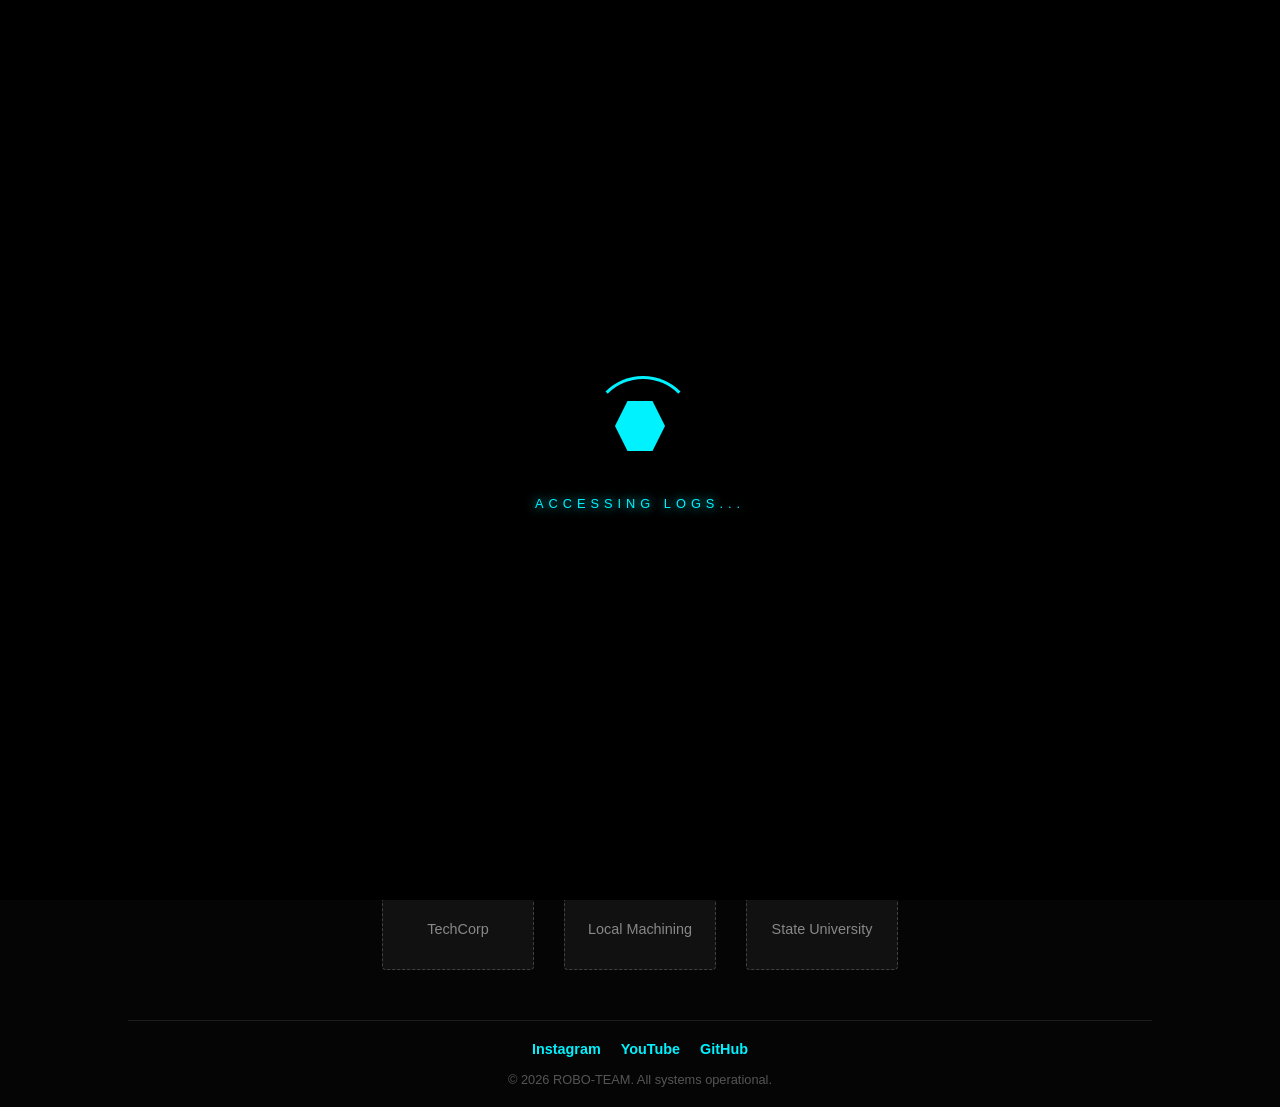
==== comp.html @ 7cc18b97 "modified:   README.md 	modified:   comp.html 	modified:   docs.html 	modified:   docs/2024-2025_robo" ====
<!DOCTYPE html>
<html lang="en">
<head>
    <meta charset="UTF-8">
    <meta name="viewport" content="width=device-width, initial-scale=1.0">
    <title>Competitions | 2026 Season</title>
    <link rel="stylesheet" href="style.css">
</head>
<body>

    <div id="loader-wrapper">
        <div class="loader">
            <div class="hex-orbit"></div>
            <div class="hex-center"></div>
        </div>
        <p>ACCESSING LOGS...</p>
    </div>

    <main id="content" class="hidden">
        <nav>
            <div class="logo">ROBO-TEAM</div>
            <ul>
                <li><a href="index.html">Home</a></li>
                <li><a href="robot.html">The Robot</a></li>
                <li><a href="comp.html" class="active">Competitions</a></li>
                <li><a href="index.html#team">Team</a></li>
                <li><a href="docs.html">documents</a></li>
            </ul>
        </nav>

        <section class="comp-hero">
            <h1>The <span>2026</span> Mission</h1>
            <p>Tracking our journey from the workshop to the world stage.</p>
        </section>

        <section class="timeline-container">
            <div class="timeline-item">
                <div class="timeline-date">MARCH 12-14</div>
                <div class="timeline-content">
                    <h3>District Qualifier</h3>
                    <p><strong>Location:</strong> Shelbyville, IN</p>
                    <p>Ranked #4. Awarded the "Innovation in Control" trophy for our auto-align system.</p>
                    <span class="status-tag completed">Completed</span>
                </div>
            </div>

            <div class="timeline-item">
                <div class="timeline-date">APRIL 02-05</div>
                <div class="timeline-content">
                    <h3>State Championship</h3>
                    <p><strong>Location:</strong> Indianapolis, IN</p>
                    <p>Currently optimizing drivetrain code and intake speed for this event.</p>
                    <span class="status-tag upcoming">Upcoming</span>
                </div>
            </div>

            <div class="timeline-item">
                <div class="timeline-date">MAY 20-23</div>
                <div class="timeline-content">
                    <h3>World Championship</h3>
                    <p><strong>Location:</strong> Houston, TX</p>
                    <p>Pending qualification.</p>
                    <span class="status-tag pending">Pending</span>
                </div>
            </div>
        </section>
    </main>

    <script src="script.js"></script>
<footer>
        <div class="footer-container">
            <div class="sponsors">
                <h3>Our Platinum Sponsors</h3>
                <div class="sponsor-logos">
                    <div class="logo-box">TechCorp</div>
                    <div class="logo-box">Local Machining</div>
                    <div class="logo-box">State University</div>
                </div>
            </div>

            <div class="footer-bottom">
                <div class="social-links">
                    <a href="#">Instagram</a>
                    <a href="#">YouTube</a>
                    <a href="#">GitHub</a>
                </div>
                <p>&copy; 2026 ROBO-TEAM. All systems operational.</p>
            </div>
        </div>
    </footer>
</body>
</html>
---- style.css ----
:root {
    --primary-color: #00f2ff; /* Cyber blue */
    --bg-dark: #0d0d0d;
    --text-light: #e0e0e0;
}

body {
    margin: 0;
    padding: 0;
    font-family: 'Segoe UI', Roboto, sans-serif;
    background-color: var(--bg-dark);
    color: var(--text-light);
    overflow: hidden; /* Prevents scrolling while loading */
}

/* --- LOADER STYLES --- */
#loader-wrapper {
    position: fixed;
    top: 0;
    left: 0;
    width: 100%;
    height: 100vh;
    background: #000;
    display: flex;
    flex-direction: column;
    justify-content: center;
    align-items: center;
    z-index: 9999;
    transition: opacity 0.8s ease;
}

.loader {
    position: relative;
    width: 100px;
    height: 100px;
}

/* The rotating "orbit" */
.hex-orbit {
    width: 100%;
    height: 100%;
    border: 3px solid transparent;
    border-top: 3px solid var(--primary-color);
    border-radius: 50%;
    animation: rotate 1.5s linear infinite;
}

/* The pulsing center piece */
.hex-center {
    position: absolute;
    top: 25%;
    left: 25%;
    width: 50%;
    height: 50%;
    background: var(--primary-color);
    clip-path: polygon(25% 0%, 75% 0%, 100% 50%, 75% 100%, 25% 100%, 0% 50%);
    animation: pulse 1s ease-in-out infinite alternate;
}

#loader-wrapper p {
    margin-top: 20px;
    letter-spacing: 5px;
    font-size: 0.8rem;
    color: var(--primary-color);
    text-shadow: 0 0 10px var(--primary-color);
}

@keyframes rotate {
    from { transform: rotate(0deg); }
    to { transform: rotate(360deg); }
}

@keyframes pulse {
    from { transform: scale(0.8); opacity: 0.5; }
    to { transform: scale(1.2); opacity: 1; }
}

/* --- CONTENT STYLES --- */
.hidden {
    opacity: 0;
    transform: translateY(20px);
}

#content {
    transition: all 1s ease;
    padding: 2rem;
}

nav {
    display: flex;
    justify-content: space-between;
    align-items: center;
}

ul { display: flex; list-style: none; gap: 2rem; }
a { color: white; text-decoration: none; font-weight: bold; }
span { color: var(--primary-color); }

.hero {
    height: 70vh;
    display: flex;
    flex-direction: column;
    justify-content: center;
    align-items: center;
    text-align: center;
}

.hero h1 { font-size: 3.5rem; }

.cta-btn {
    padding: 1rem 2rem;
    background: transparent;
    border: 2px solid var(--primary-color);
    color: var(--primary-color);
    cursor: pointer;
    font-weight: bold;
    transition: 0.3s;
}

.cta-btn:hover {
    background: var(--primary-color);
    color: black;
    box-shadow: 0 0 20px var(--primary-color);
}
/* --- TEAM SECTION --- */
.team-section {
    padding: 80px 10%;
    background: linear-gradient(to bottom, #0d0d0d, #1a1a1a);
}

.section-header {
    display: flex;
    align-items: center;
    gap: 20px;
    margin-bottom: 50px;
}

.section-header h2 {
    font-size: 2rem;
    white-space: nowrap;
}

.section-header .line {
    height: 1px;
    width: 100%;
    background: rgba(0, 242, 255, 0.3);
}

.team-grid {
    display: grid;
    grid-template-columns: repeat(auto-fit, minmax(280px, 1fr));
    gap: 30px;
}

.member-card {
    background: rgba(255, 255, 255, 0.05);
    border: 1px solid rgba(255, 255, 255, 0.1);
    border-radius: 10px;
    overflow: hidden;
    transition: 0.4s ease;
    position: relative;
}

.member-card:hover {
    transform: translateY(-10px);
    border-color: var(--primary-color);
    box-shadow: 0 10px 30px rgba(0, 242, 255, 0.1);
}

.member-image {
    width: 100%;
    height: 250px;
    overflow: hidden;
    background: #222;
}

.member-image img {
    width: 100%;
    height: 100%;
    object-fit: cover;
    filter: grayscale(100%);
    transition: 0.5s;
}

.member-card:hover img {
    filter: grayscale(0%);
    scale: 1.1;
}

.member-info {
    padding: 20px;
}

.member-info h3 {
    margin: 0;
    font-size: 1.4rem;
    color: var(--primary-color);
}

.member-info .role {
    font-size: 0.9rem;
    font-weight: bold;
    color: #888;
    margin: 5px 0 15px 0;
    text-transform: uppercase;
    letter-spacing: 1px;
}

.member-info .bio {
    font-size: 0.9rem;
    line-height: 1.6;
    color: #bbb;
}

/* Smooth Scrolling */
html {
    scroll-behavior: smooth;
}
/* --- ROBOT PAGE SPECIFIC --- */

.robot-hero {
    display: flex;
    align-items: center;
    justify-content: space-between;
    padding: 100px 10%;
    gap: 40px;
}

.robot-blueprint img {
    max-width: 100%;
    border: 1px solid var(--primary-color);
    box-shadow: 0 0 20px rgba(0, 242, 255, 0.2);
    border-radius: 8px;
}

/* Specs Table */
.specs-section {
    padding: 50px 10%;
}

.specs-container {
    background: rgba(255, 255, 255, 0.03);
    padding: 30px;
    border-left: 4px solid var(--primary-color);
}

.specs-table {
    width: 100%;
    border-collapse: collapse;
}

.specs-table td {
    padding: 15px;
    border-bottom: 1px solid rgba(255, 255, 255, 0.1);
}

.specs-table td:first-child {
    font-weight: bold;
    color: var(--primary-color);
    width: 30%;
    text-transform: uppercase;
    font-size: 0.8rem;
    letter-spacing: 1px;
}

/* Systems Cards */
.systems-grid {
    display: grid;
    grid-template-columns: repeat(auto-fit, minmax(300px, 1fr));
    gap: 20px;
    padding: 50px 10% 100px 10%;
}

.system-card {
    border: 1px solid rgba(255, 255, 255, 0.1);
    padding: 25px;
    background: #111;
    transition: 0.3s;
}

.system-card:hover {
    background: #161616;
    border-color: var(--primary-color);
}

.system-card h3 {
    color: var(--primary-color);
    margin-top: 0;
}

/* Active Nav Link */
.active {
    border-bottom: 2px solid var(--primary-color);
    padding-bottom: 5px;
}

/* Responsive Fix */
@media (max-width: 768px) {
    .robot-hero { flex-direction: column; text-align: center; }
}
/* --- DOCS PAGE --- */
.docs-hero {
    text-align: center;
    padding: 80px 10% 40px;
}

.docs-container {
    padding: 0 10% 100px;
}

.docs-grid {
    display: grid;
    grid-template-columns: repeat(auto-fill, minmax(300px, 1fr));
    gap: 20px;
}

.doc-card {
    background: rgba(255, 255, 255, 0.03);
    border: 1px solid rgba(0, 242, 255, 0.1);
    padding: 20px;
    display: flex;
    align-items: center;
    gap: 15px;
    transition: 0.3s;
    border-radius: 4px;
}

.doc-card:hover {
    background: rgba(0, 242, 255, 0.05);
    border-color: var(--primary-color);
    transform: scale(1.02);
}

.doc-icon {
    font-size: 2rem;
}

.doc-info h3 {
    margin: 0;
    font-size: 1rem;
    color: #fff;
    word-break: break-all;
}

.file-type {
    font-size: 0.7rem;
    color: var(--primary-color);
    font-weight: bold;
}

.download-link {
    margin-left: auto;
    font-size: 0.8rem;
    color: var(--primary-color);
    text-decoration: none;
    border: 1px solid var(--primary-color);
    padding: 5px 10px;
    transition: 0.3s;
}

.download-link:hover {
    background: var(--primary-color);
    color: #000;
}
/* --- SEARCH BAR STYLES --- */
.search-container {
    position: relative;
    max-width: 600px;
    margin: 30px auto 0;
}

#doc-search {
    width: 100%;
    padding: 15px 20px 15px 45px;
    background: rgba(255, 255, 255, 0.05);
    border: 1px solid rgba(0, 242, 255, 0.2);
    border-radius: 4px;
    color: white;
    font-size: 1rem;
    outline: none;
    transition: 0.3s;
}

#doc-search:focus {
    border-color: var(--primary-color);
    background: rgba(0, 242, 255, 0.05);
    box-shadow: 0 0 15px rgba(0, 242, 255, 0.2);
}

.search-icon {
    position: absolute;
    left: 15px;
    top: 50%;
    transform: translateY(-50%);
    color: var(--primary-color);
    opacity: 0.7;
}

.no-results {
    grid-column: 1 / -1;
    text-align: center;
    color: #888;
    padding: 40px;
    border: 1px dashed #333;
}
/* --- FOOTER & SPONSORS --- */
footer {
    background-color: #050505;
    border-top: 1px solid rgba(0, 242, 255, 0.2);
    padding: 60px 10% 20px 10%;
    margin-top: 50px;
    text-align: center;
}

.sponsors h3 {
    color: var(--text-light);
    font-size: 1.2rem;
    margin-bottom: 30px;
    text-transform: uppercase;
    letter-spacing: 2px;
}

.sponsor-logos {
    display: flex;
    justify-content: center;
    align-items: center;
    flex-wrap: wrap;
    gap: 30px;
    margin-bottom: 50px;
}

.logo-box {
    width: 150px;
    height: 80px;
    background: rgba(255, 255, 255, 0.05);
    border: 1px dashed rgba(255, 255, 255, 0.2);
    display: flex;
    justify-content: center;
    align-items: center;
    color: #888;
    font-size: 0.9rem;
    border-radius: 4px;
    transition: 0.3s;
}

.logo-box:hover {
    background: rgba(255, 255, 255, 0.1);
    border-color: var(--primary-color);
    color: var(--primary-color);
}

.footer-bottom {
    border-top: 1px solid rgba(255, 255, 255, 0.1);
    padding-top: 20px;
    display: flex;
    flex-direction: column;
    gap: 15px;
}

.social-links {
    display: flex;
    justify-content: center;
    gap: 20px;
}

.social-links a {
    color: var(--primary-color);
    text-decoration: none;
    font-size: 0.9rem;
    transition: 0.3s;
}

.social-links a:hover {
    color: #fff;
    text-shadow: 0 0 10px var(--primary-color);
}

.footer-bottom p {
    color: #555;
    font-size: 0.8rem;
    margin: 0;
}
.doc-info {
    display: flex;
    flex-direction: column;
    gap: 4px;
}

.doc-category {
    font-size: 0.65rem;
    text-transform: uppercase;
    letter-spacing: 1px;
    color: var(--primary-color);
    background: rgba(0, 242, 255, 0.1);
    padding: 2px 8px;
    border-radius: 2px;
    width: fit-content;
    margin-bottom: 4px;
}

.doc-meta {
    display: flex;
    gap: 15px;
    align-items: center;
}

.last-updated {
    font-size: 0.75rem;
    color: #666;
}
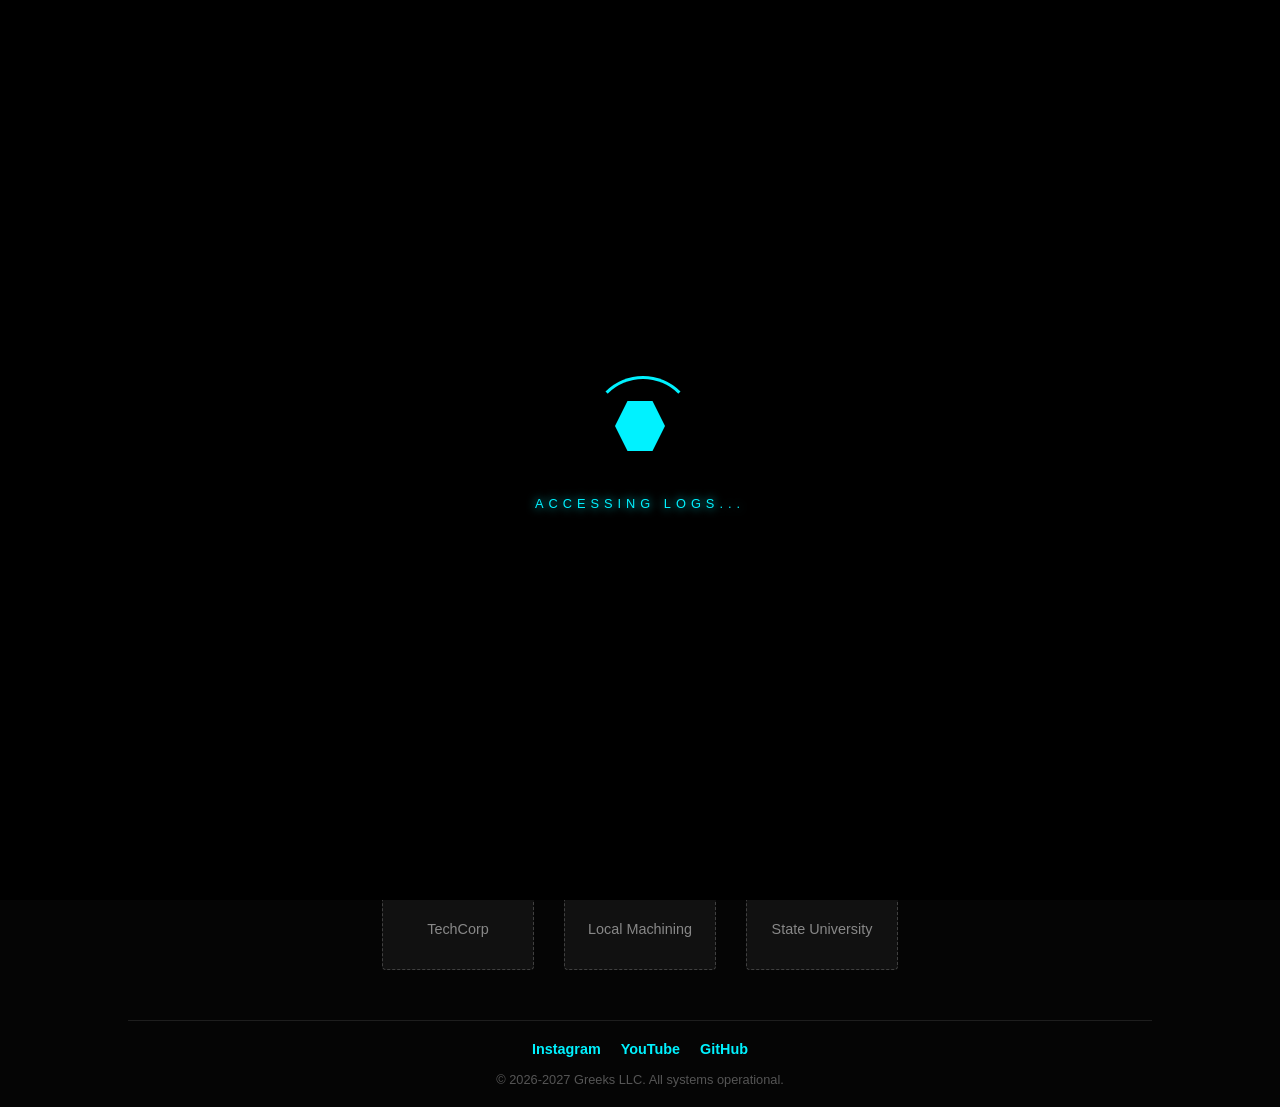
==== commit e6580865: "modified:   comp.html 	modified:   docs.html 	modified:   index.html 	modified:   robot.html" ====
--- a/comp.html
+++ b/comp.html
@@ -84,7 +84,7 @@
                     <a href="#">YouTube</a>
                     <a href="#">GitHub</a>
                 </div>
-                <p>&copy; 2026 ROBO-TEAM. All systems operational.</p>
+                <p>&copy; 2026-2027 Greeks LLC. All systems operational.</p>
             </div>
         </div>
     </footer>
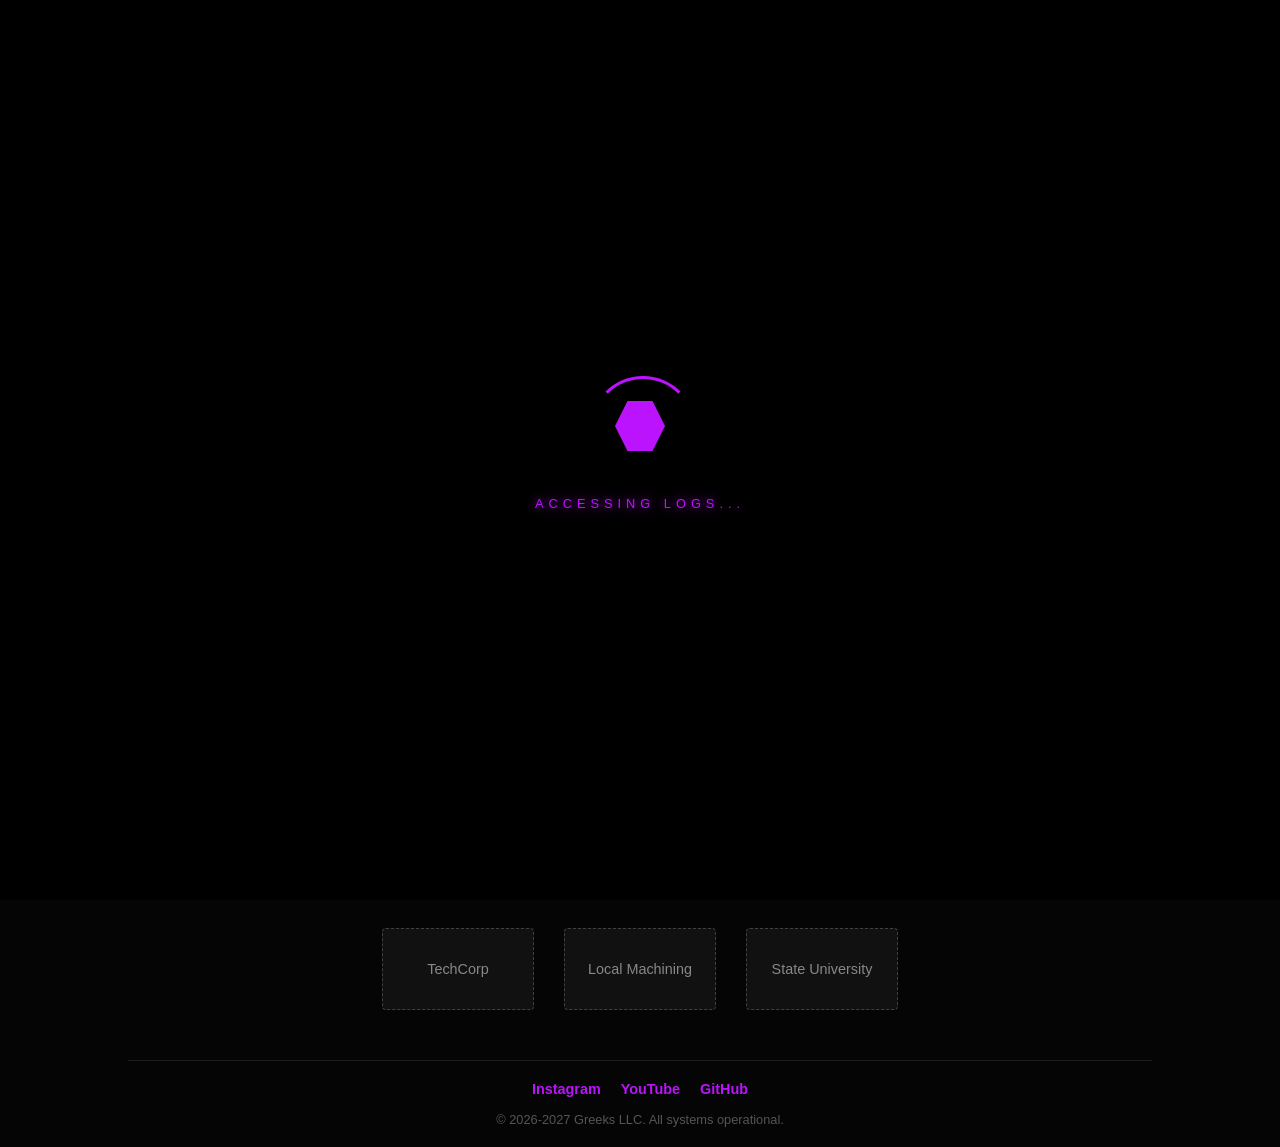
==== commit 9f5407aa: "modified:   comp.html 	modified:   docs.html 	modified:   docs/2025-2026_robot.doc 	modified:   inde" ====
--- a/comp.html
+++ b/comp.html
@@ -23,10 +23,10 @@
                 <li><a href="index.html">Home</a></li>
                 <li><a href="robot.html">The Robot</a></li>
                 <li><a href="comp.html" class="active">Competitions</a></li>
-                <li><a href="index.html#team">Team</a></li>
-                <li><a href="docs.html">documents</a></li>
+                <li><a href="docs.html">Documents</a></li>
+                <li><a href="season.html">Season</a></li>
             </ul>
-        </nav>
+        </nav> 
 
         <section class="comp-hero">
             <h1>The <span>2026</span> Mission</h1>
--- a/style.css
+++ b/style.css
@@ -1,6 +1,13 @@
 :root {
-    --primary-color: #00f2ff; /* Cyber blue */
+    /* --- THE MASTER ACCENT COLOR --- */
+    --primary-color:  #bc13fe; /* <--- CHANGE THIS HEX CODE */
+    
+    /* This creates a transparent version for glows/fades automatically */
+    --primary-glow: rgba(0, 242, 255, 0.2); 
+    
+    /* Backgrounds */
     --bg-dark: #0d0d0d;
+    --bg-card: rgba(255, 255, 255, 0.05);
     --text-light: #e0e0e0;
 }
 
@@ -507,4 +514,246 @@
 .last-updated {
     font-size: 0.75rem;
     color: #666;
+}
+/* --- MEDIA GALLERY --does not work-- --- */
+.gallery-section {
+    padding: 80px 10%;
+    background: #0d0d0d;
+}
+
+.gallery-grid {
+    display: grid;
+    grid-template-columns: repeat(auto-fill, minmax(250px, 1fr));
+    grid-auto-rows: 250px;
+    gap: 15px;
+}
+
+.gallery-item {
+    position: relative;
+    overflow: hidden;
+    border: 1px solid rgba(255, 255, 255, 0.1);
+    border-radius: 4px;
+    cursor: pointer;
+}
+
+.gallery-item img {
+    width: 100%;
+    height: 100%;
+    object-fit: cover;
+    transition: transform 0.5s ease, filter 0.5s ease;
+    filter: grayscale(40%) brightness(0.8);
+}
+
+.gallery-item:hover img {
+    transform: scale(1.1);
+    filter: grayscale(0%) brightness(1);
+}
+
+/* Hover Overlay */
+.gallery-overlay {
+    position: absolute;
+    bottom: -50px;
+    left: 0;
+    width: 100%;
+    background: linear-gradient(transparent, rgba(0, 242, 255, 0.5));
+    padding: 15px;
+    transition: 0.3s;
+    pointer-events: none;
+}
+
+.gallery-item:hover .gallery-overlay {
+    bottom: 0;
+}
+/* --- SEASON PAGE --- */
+.season-header {
+    text-align: center;
+    padding: 100px 10% 40px;
+}
+
+.season-subtitle {
+    color: #666;
+    text-transform: uppercase;
+    letter-spacing: 4px;
+    font-size: 0.8rem;
+    margin-top: 10px;
+}
+
+.stats-grid {
+    display: grid;
+    grid-template-columns: repeat(auto-fit, minmax(200px, 1fr));
+    gap: 20px;
+    padding: 0 10% 60px;
+}
+
+.stat-card {
+    background: rgba(255, 255, 255, 0.03);
+    border: 1px solid rgba(0, 242, 255, 0.1);
+    padding: 30px;
+    text-align: center;
+    border-radius: 8px;
+}
+
+.stat-value {
+    display: block;
+    font-size: 2.5rem;
+    font-weight: bold;
+    color: var(--primary-color);
+    text-shadow: 0 0 10px rgba(0, 242, 255, 0.3);
+}
+
+.stat-label {
+    color: #888;
+    font-size: 0.8rem;
+    text-transform: uppercase;
+}
+
+.season-content {
+    display: flex;
+    gap: 50px;
+    padding: 0 10% 100px;
+    align-items: center;
+}
+
+.mission-statement { flex: 1; }
+.mission-statement h2 { margin-bottom: 20px; }
+.mission-statement p { line-height: 1.8; color: #bbb; }
+
+.objective-list {
+    margin-top: 30px;
+    display: flex;
+    flex-direction: column;
+    gap: 10px;
+}
+
+.obj-item {
+    font-weight: bold;
+    color: var(--primary-color);
+    background: rgba(0, 242, 255, 0.05);
+    padding: 10px 15px;
+    border-radius: 4px;
+    width: fit-content;
+}
+
+.season-visual img {
+    width: 100%;
+    max-width: 500px;
+    border-radius: 10px;
+    border: 1px solid #333;
+}
+
+@media (max-width: 768px) {
+    .season-content { flex-direction: column; }
+}
+/* Remove standard underline from all links */
+/* Update these specific sections in your style.css */
+
+nav ul li a {
+    text-decoration: none;
+    color: #fff;
+    padding-bottom: 5px;
+    transition: 0.3s;
+    border-bottom: 2px solid transparent; 
+}
+
+/* The Active Link - Now uses the variable */
+.active {
+    color: var(--primary-color) !important;
+    border-bottom: 2px solid var(--primary-color) !important;
+    text-shadow: 0 0 10px var(--primary-glow); /* Using the glow variable here */
+}
+
+/* Update these specific sections in your style.css */
+
+nav ul li a {
+    text-decoration: none;
+    color: #fff;
+    padding-bottom: 5px;
+    transition: 0.3s;
+    border-bottom: 2px solid transparent; 
+}
+
+/* The Active Link - Now uses the variable */
+.active {
+    color: var(--primary-color) !important;
+    border-bottom: 2px solid var(--primary-color) !important;
+    text-shadow: 0 0 10px var(--primary-glow); /* Using the glow variable here */
+}
+/* Update these specific sections in your style.css */
+
+nav ul li a {
+    text-decoration: none;
+    color: #fff;
+    padding-bottom: 5px;
+    transition: 0.3s;
+    border-bottom: 2px solid transparent; 
+}
+
+/* The Active Link - Now uses the variable */
+.active {
+    color: var(--primary-color) !important;
+    border-bottom: 2px solid var(--primary-color) !important;
+    text-shadow: 0 0 10px var(--primary-glow); /* Using the glow variable here */
+}
+
+/* The Hover State - Now uses the variable */
+nav ul li a:hover {
+    color: var(--primary-color);
+    /* We use the glow variable for a subtle faded underline on hover */
+    border-bottom: 2px solid var(--primary-glow); 
+}
+
+/* --- POLISHED ANNOUNCEMENT BANNER --- */
+.announcement-banner {
+    background: rgba(0, 0, 0, 0.8); /* Semi-transparent black */
+    backdrop-filter: blur(10px); /* Blurs the content behind it (Modern UI feel) */
+    color: var(--primary-color);
+    text-align: center;
+    padding: 12px 20px;
+    font-size: 0.85rem;
+    font-family: 'Courier New', Courier, monospace; /* Tech/Code vibe */
+    font-weight: bold;
+    letter-spacing: 2px;
+    text-transform: uppercase;
+    border-bottom: 1px solid var(--primary-glow);
+    box-shadow: 0 4px 15px rgba(0, 0, 0, 0.5);
+    position: sticky;
+    top: 0;
+    z-index: 3000;
+    display: flex;
+    justify-content: center;
+    align-items: center;
+    gap: 15px;
+}
+
+/* A subtle "New Signal" pulse animation */
+.announcement-banner::before {
+    content: "";
+    width: 8px;
+    height: 8px;
+    background: var(--primary-color);
+    border-radius: 50%;
+    display: inline-block;
+    animation: pulse 2s infinite;
+}
+
+@keyframes pulse {
+    0% { box-shadow: 0 0 0 0px var(--primary-glow); }
+    70% { box-shadow: 0 0 0 10px rgba(0, 242, 255, 0); }
+    100% { box-shadow: 0 0 0 0px rgba(0, 242, 255, 0); }
+}
+
+.announcement-banner a {
+    color: var(--primary-color);
+    text-decoration: none;
+    transition: 0.3s;
+}
+
+.announcement-banner a:hover {
+    text-shadow: 0 0 10px var(--primary-color);
+    letter-spacing: 3px; /* Subtle expansion on hover */
+}
+
+/* Ensures the nav doesn't hide behind the banner */
+nav {
+    top: auto; /* Reset previous fix */
 }
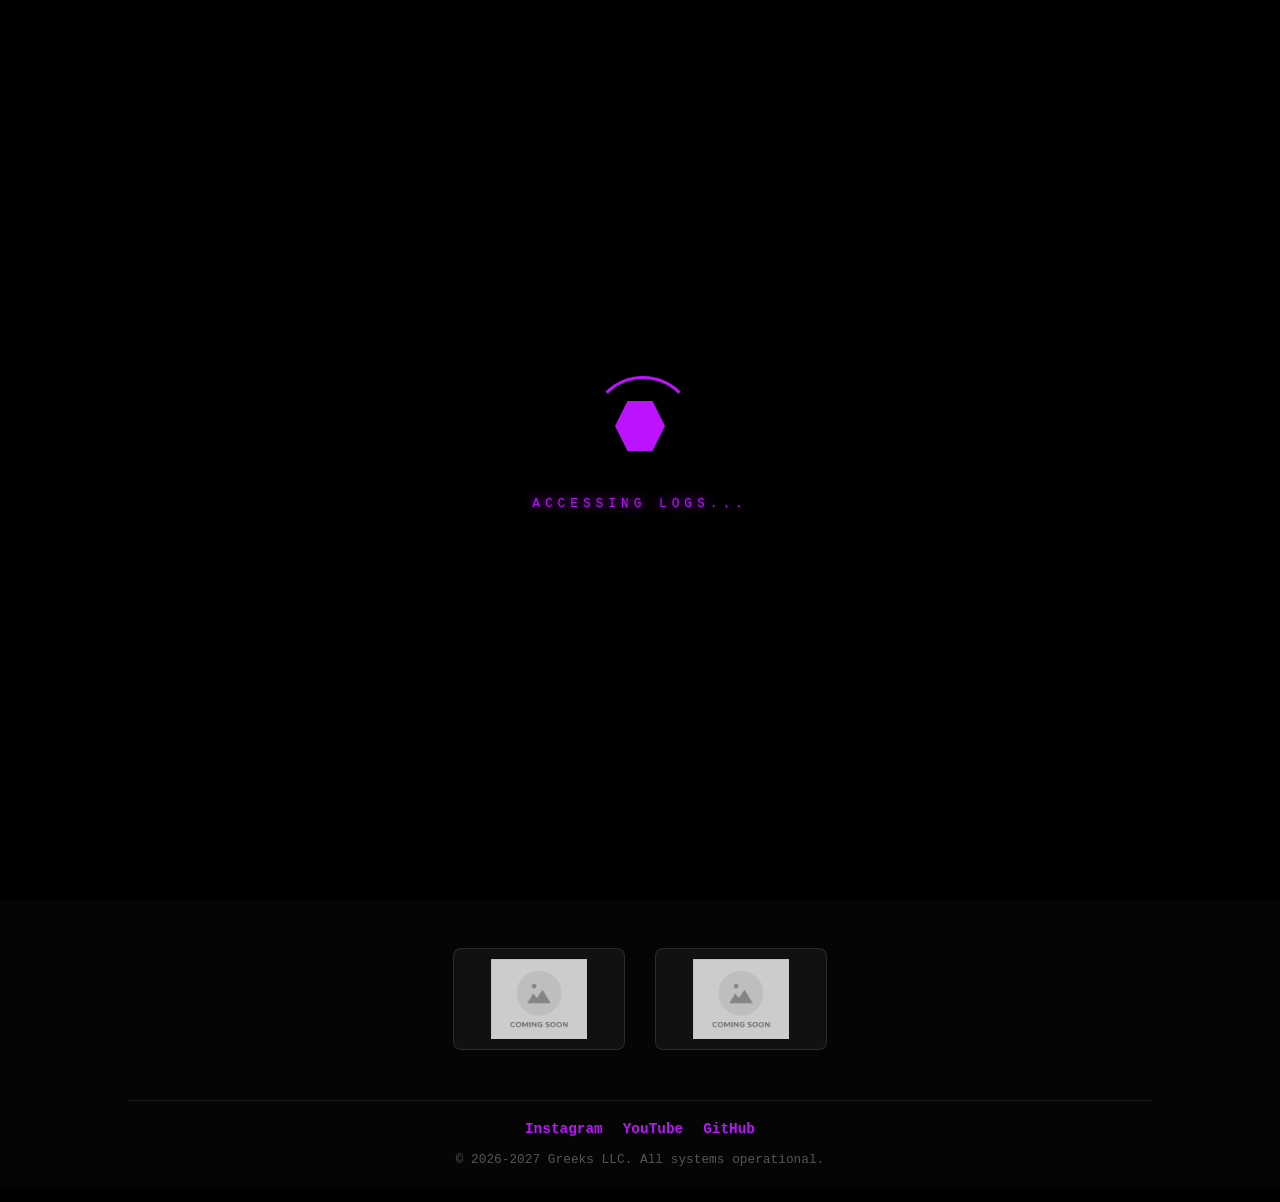
==== commit b28c0acd: "modified:   .vscode/settings.json 	renamed:    gallery/IMG_0361.jpeg -> acc/IMG_0361.jpeg 	modified:" ====
--- a/comp.html
+++ b/comp.html
@@ -69,24 +69,26 @@
     <script src="script.js"></script>
 <footer>
         <div class="footer-container">
-            <div class="sponsors">
-                <h3>Our Platinum Sponsors</h3>
-                <div class="sponsor-logos">
-                    <div class="logo-box">TechCorp</div>
-                    <div class="logo-box">Local Machining</div>
-                    <div class="logo-box">State University</div>
-                </div>
-            </div>
+            <div class="sponsor-logos">
+                <a href="https://sponsor-website.com" target="_blank" class="logo-box">
+                 <img src="docs/photos/Image_placeholder.png" alt="Sponsor Name">
+                </a>
+
+                 <a href="https://another-sponsor.com" target="_blank" class="logo-box">
+                     <img src="docs/photos/Image_placeholder.png" alt="Another Sponsor">
+                 </a>
+         </div>
 
             <div class="footer-bottom">
                 <div class="social-links">
                     <a href="#">Instagram</a>
                     <a href="#">YouTube</a>
-                    <a href="#">GitHub</a>
+                    <a href="https://github.com/Shelbyville-Robotics">GitHub</a>
                 </div>
                 <p>&copy; 2026-2027 Greeks LLC. All systems operational.</p>
             </div>
         </div>
     </footer>
 </body>
-</html>+</html>
+</div>
--- a/style.css
+++ b/style.css
@@ -12,14 +12,94 @@
 }
 
 body {
+    background-color: #000;
+    /* This creates a subtle grid that looks like a game board */
+    background-image: 
+        linear-gradient(rgba(188, 19, 254, 0.05) 1px, transparent 1px),
+        linear-gradient(90deg, rgba(188, 19, 254, 0.05) 1px, transparent 1px);
+    background-size: 50px 50px; /* Adjust this to make the "maze" bigger or smaller */
+    color: var(--text-light);
+    font-family: 'VT323', monospace;
     margin: 0;
-    padding: 0;
-    font-family: 'Segoe UI', Roboto, sans-serif;
-    background-color: var(--bg-dark);
-    color: var(--text-light);
-    overflow: hidden; /* Prevents scrolling while loading */
-}
-
+    overflow-x: hidden;
+}
+
+/* Add a slight "Glow" to the grid lines near the top of the page */
+body::after {
+    content: "";
+    position: fixed;
+    top: 0; left: 0;
+    width: 100%; height: 100%;
+    background: radial-gradient(circle at top, rgba(188, 19, 254, 0.15), transparent 70%);
+    pointer-events: none;
+    z-index: -1;
+}
+/* --- OVERRIDE SPLASH SCREEN --- */
+#press-start-screen {
+    position: fixed;
+    top: 0; left: 0;
+    width: 100%; height: 100vh;
+    background: #000;
+    z-index: 10000; /* Above everything */
+    display: flex;
+    flex-direction: column;
+    justify-content: center;
+    align-items: center;
+    transition: opacity 1s ease, visibility 1s;
+}
+
+#press-start-screen.hidden {
+    opacity: 0;
+    visibility: hidden;
+}
+
+.game-title {
+    font-size: 5rem;
+    color: var(--primary-color);
+    text-shadow: 4px 4px 0px var(--secondary-color);
+    margin-bottom: 50px;
+}
+
+.start-prompt {
+    text-align: center;
+}
+
+.blink {
+    color: var(--accent-pink);
+    font-size: 1.2rem;
+    margin-bottom: 20px;
+    animation: arcade-blink 0.8s infinite;
+}
+
+@keyframes arcade-blink {
+    0% { opacity: 0; }
+    50% { opacity: 1; }
+    100% { opacity: 0; }
+}
+
+#start-btn {
+    background: transparent;
+    border: 3px solid var(--primary-color);
+    color: var(--primary-color);
+    padding: 15px 40px;
+    font-family: 'VT323', monospace;
+    font-size: 2rem;
+    cursor: pointer;
+    transition: 0.2s;
+}
+
+#start-btn:hover {
+    background: var(--primary-color);
+    color: #000;
+    box-shadow: 0 0 20px var(--primary-color);
+}
+
+.copyright {
+    position: absolute;
+    bottom: 20px;
+    color: #444;
+    font-size: 0.8rem;
+}
 /* --- LOADER STYLES --- */
 #loader-wrapper {
     position: fixed;
@@ -413,10 +493,41 @@
 /* --- FOOTER & SPONSORS --- */
 footer {
     background-color: #050505;
-    border-top: 1px solid rgba(0, 242, 255, 0.2);
+    border-top: 1px solid var(--secondary-color);
     padding: 60px 10% 20px 10%;
     margin-top: 50px;
+    
+    /* Centralizing everything */
+    display: flex;
+    flex-direction: column;
+    align-items: center; 
     text-align: center;
+}
+
+.footer-container {
+    width: 100%;
+    display: flex;
+    flex-direction: column;
+    align-items: center; /* Centers the sponsor grid */
+}
+
+.sponsor-logos {
+    display: flex;
+    justify-content: center; /* Centers logos horizontally */
+    align-items: center;
+    flex-wrap: wrap;
+    gap: 30px;
+    margin-bottom: 50px;
+}
+
+.footer-bottom {
+    width: 100%;
+    border-top: 1px solid rgba(255, 255, 255, 0.1);
+    padding-top: 20px;
+    display: flex;
+    flex-direction: column;
+    align-items: center; /* Centers socials and copyright */
+    gap: 15px;
 }
 
 .sponsors h3 {
@@ -427,27 +538,37 @@
     letter-spacing: 2px;
 }
 
-.sponsor-logos {
-    display: flex;
-    justify-content: center;
-    align-items: center;
-    flex-wrap: wrap;
-    gap: 30px;
-    margin-bottom: 50px;
-}
 
 .logo-box {
     width: 150px;
     height: 80px;
     background: rgba(255, 255, 255, 0.05);
-    border: 1px dashed rgba(255, 255, 255, 0.2);
+    border: 1px solid rgba(255, 255, 255, 0.1);
     display: flex;
     justify-content: center;
     align-items: center;
-    color: #888;
-    font-size: 0.9rem;
-    border-radius: 4px;
-    transition: 0.3s;
+    border-radius: 8px;
+    transition: 0.3s ease;
+    padding: 10px;
+    overflow: hidden; /* Keeps images from leaking out */
+}
+
+.logo-box:hover {
+    background: rgba(255, 255, 255, 0.1);
+    border-color: var(--primary-color);
+    transform: translateY(-5px); /* Makes it pop up slightly */
+}
+
+.logo-box img {
+    max-width: 100%;
+    max-height: 100%;
+    object-fit: contain; /* This ensures the logo stays proportional */
+    filter: grayscale(100%) brightness(0.8); /* Makes them all match your theme */
+    transition: 0.3s;
+}
+
+.logo-box:hover img {
+    filter: grayscale(0%) brightness(1); /* Brings back full color on hover */
 }
 
 .logo-box:hover {
@@ -704,56 +825,94 @@
 
 /* --- POLISHED ANNOUNCEMENT BANNER --- */
 .announcement-banner {
-    background: rgba(0, 0, 0, 0.8); /* Semi-transparent black */
-    backdrop-filter: blur(10px); /* Blurs the content behind it (Modern UI feel) */
-    color: var(--primary-color);
-    text-align: center;
-    padding: 12px 20px;
-    font-size: 0.85rem;
-    font-family: 'Courier New', Courier, monospace; /* Tech/Code vibe */
-    font-weight: bold;
-    letter-spacing: 2px;
+    background: #000;
+    border-bottom: 3px solid var(--secondary-color);
+    color: var(--primary-color);
+    font-family: 'VT323', monospace;
+    font-size: 1.4rem;
+    /* Adding a flicker effect to the text */
+    animation: flicker 1.5s infinite;
+}
+
+@keyframes flicker {
+    0% { opacity: 1; }
+    50% { opacity: 0.8; }
+    100% { opacity: 1; }
+}
+/* --- RETRO ARCADE POLISH --- */
+
+/* 1. Import a Pixel Font from Google Fonts */
+@import url('https://fonts.googleapis.com/css2?family=VT323&display=swap');
+
+body {
+    font-family: 'VT323', monospace; /* This font looks like a classic arcade display */
+    font-size: 1.2rem;
+}
+
+/* 2. CRT Scanline Overlay */
+body::before {
+    content: " ";
+    display: block;
+    position: fixed;
+    top: 0; left: 0; bottom: 0; right: 0;
+    background: linear-gradient(rgba(18, 16, 16, 0) 50%, rgba(0, 0, 0, 0.25) 50%), 
+                linear-gradient(90deg, rgba(255, 0, 0, 0.06), rgba(0, 255, 0, 0.02), rgba(0, 0, 255, 0.06));
+    z-index: 9999; /* Put it above everything */
+    background-size: 100% 4px, 3px 100%;
+    pointer-events: none; /* Let clicks pass through */
+}
+
+/* 3. Retro Glow for Headers */
+h1, h2, .logo {
+    color: var(--primary-color);
+    text-shadow: 3px 3px 0px var(--secondary-color);
     text-transform: uppercase;
-    border-bottom: 1px solid var(--primary-glow);
-    box-shadow: 0 4px 15px rgba(0, 0, 0, 0.5);
-    position: sticky;
-    top: 0;
-    z-index: 3000;
-    display: flex;
-    justify-content: center;
-    align-items: center;
-    gap: 15px;
-}
-
-/* A subtle "New Signal" pulse animation */
-.announcement-banner::before {
-    content: "";
-    width: 8px;
-    height: 8px;
-    background: var(--primary-color);
-    border-radius: 50%;
-    display: inline-block;
-    animation: pulse 2s infinite;
-}
-
-@keyframes pulse {
-    0% { box-shadow: 0 0 0 0px var(--primary-glow); }
-    70% { box-shadow: 0 0 0 10px rgba(0, 242, 255, 0); }
-    100% { box-shadow: 0 0 0 0px rgba(0, 242, 255, 0); }
-}
-
-.announcement-banner a {
-    color: var(--primary-color);
-    text-decoration: none;
-    transition: 0.3s;
-}
-
-.announcement-banner a:hover {
+}
+/* --- ARCADE LEADERBOARD --- */
+.leaderboard-section {
+    padding: 60px 10%;
+    background: #000;
+}
+
+.arcade-table-container {
+    border: 4px solid var(--secondary-color);
+    padding: 20px;
+    background: rgba(33, 33, 255, 0.05);
+    box-shadow: 0 0 20px var(--secondary-color);
+    overflow-x: auto; /* Good for iPad/Mobile */
+}
+
+.high-score-table {
+    width: 100%;
+    border-collapse: collapse;
+    font-family: 'VT323', monospace;
+    font-size: 1.5rem;
+    color: var(--primary-color);
+    text-align: left;
+}
+
+.high-score-table th {
+    color: var(--accent-pink);
+    border-bottom: 2px dashed var(--secondary-color);
+    padding: 10px;
+}
+
+.high-score-table td {
+    padding: 15px 10px;
+}
+
+/* Zebra striping for that retro list look */
+.high-score-table tr:nth-child(even) {
+    background: rgba(255, 255, 255, 0.02);
+}
+
+/* Highlight the top player or current user */
+.high-score-table tr.highlight {
+    color: #fff;
     text-shadow: 0 0 10px var(--primary-color);
-    letter-spacing: 3px; /* Subtle expansion on hover */
-}
-
-/* Ensures the nav doesn't hide behind the banner */
-nav {
-    top: auto; /* Reset previous fix */
+}
+
+.high-score-table tr:hover {
+    background: var(--primary-glow);
+    cursor: pointer;
 }
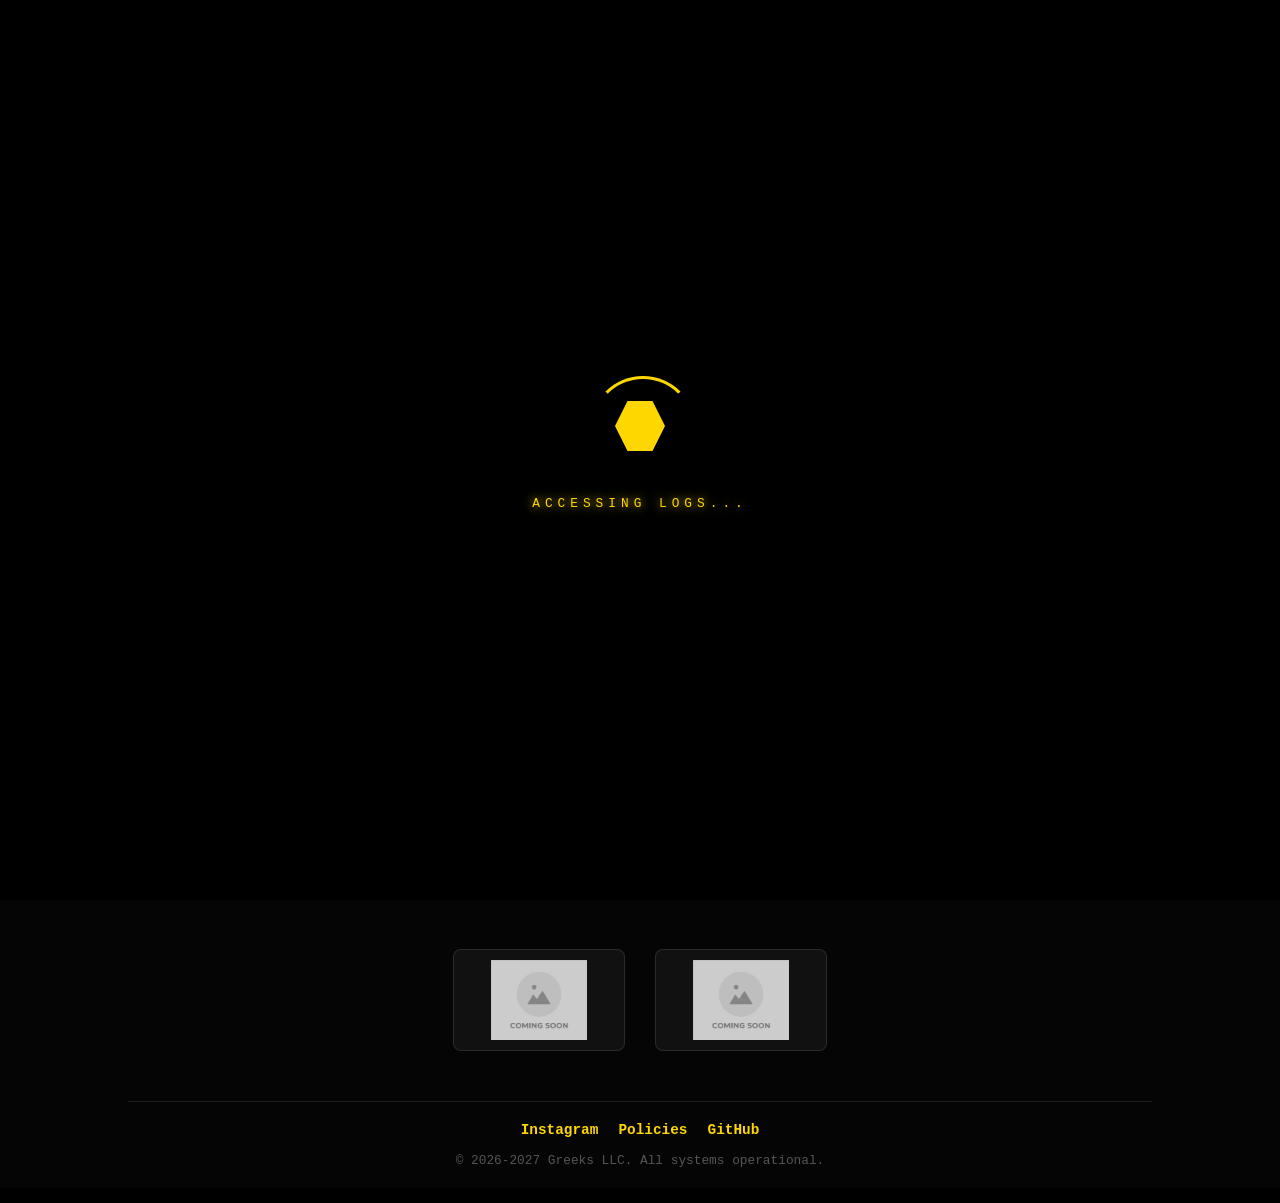
==== commit 70c6c5d5: "modified:   .vscode/settings.json 	new file:   Legal/Cookie-Policy.txt 	new file:   Legal/Copyright-" ====
--- a/comp.html
+++ b/comp.html
@@ -82,7 +82,7 @@
             <div class="footer-bottom">
                 <div class="social-links">
                     <a href="#">Instagram</a>
-                    <a href="#">YouTube</a>
+                    <a href="/Legal/">Policies</a>
                     <a href="https://github.com/Shelbyville-Robotics">GitHub</a>
                 </div>
                 <p>&copy; 2026-2027 Greeks LLC. All systems operational.</p>
@@ -91,4 +91,3 @@
     </footer>
 </body>
 </html>
-</div>
--- a/style.css
+++ b/style.css
@@ -1,14 +1,15 @@
 :root {
-    /* --- THE MASTER ACCENT COLOR --- */
-    --primary-color:  #bc13fe; /* <--- CHANGE THIS HEX CODE */
+    /* --- BACON, EGG & CHEESE THEME --- */
+    --primary-color: #ffd700;   /* Sunny-Side-Up Egg Yolk Yellow */
+    --secondary-color: #ff8c00; /* Melty Cheddar Orange */
+    --accent-pink: #ff4d4d;     /* Crispy Bacon Red */
+
+    /* Automatically calculated glow */
+    --primary-glow: color-mix(in srgb, var(--primary-color), transparent 80%);
     
-    /* This creates a transparent version for glows/fades automatically */
-    --primary-glow: rgba(0, 242, 255, 0.2); 
-    
-    /* Backgrounds */
-    --bg-dark: #0d0d0d;
-    --bg-card: rgba(255, 255, 255, 0.05);
-    --text-light: #e0e0e0;
+    /* Dark Griddle Background */
+    --bg-dark: #0f0e0e; 
+    --text-light: #f5f2eb;      /* Warm Toast Off-White */
 }
 
 body {
@@ -870,6 +871,8 @@
 }
 /* --- ARCADE LEADERBOARD --- */
 .leaderboard-section {
+    margin-left: -2rem;
+    margin-right: -2rem;
     padding: 60px 10%;
     background: #000;
 }
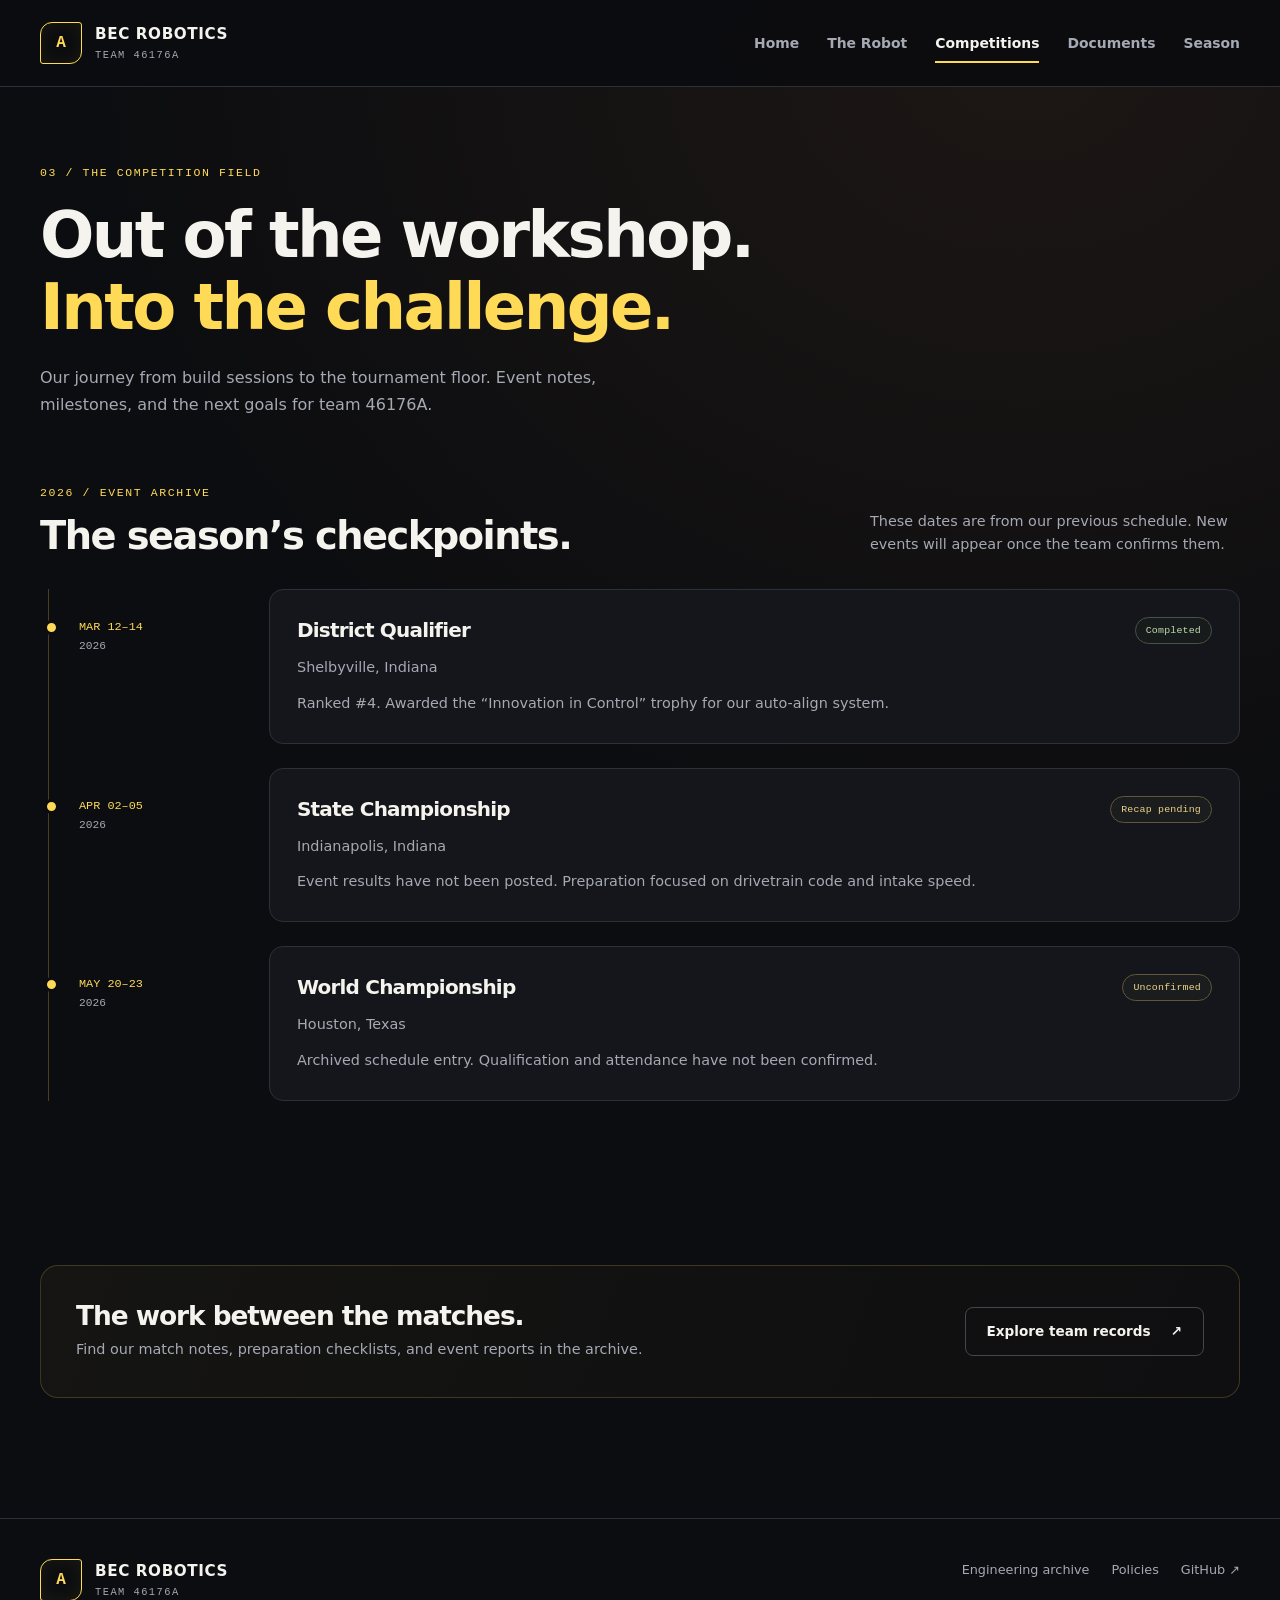
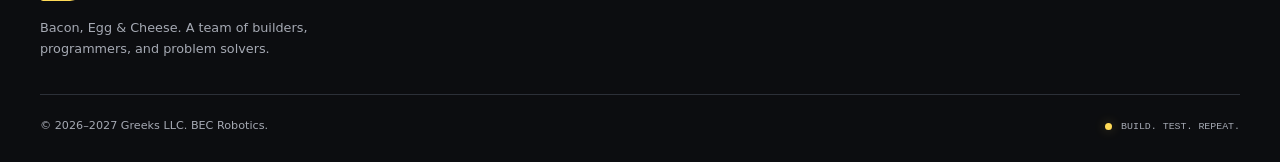
==== commit ef729e56: "Fix site navigation, archives and gallery; refresh BEC design and motion" ====
--- a/comp.html
+++ b/comp.html
@@ -3,90 +3,43 @@
 <head>
     <meta charset="UTF-8">
     <meta name="viewport" content="width=device-width, initial-scale=1.0">
-    <title>Competitions | 2026 Season</title>
-    <link rel="stylesheet" href="style.css">
+    <meta name="description" content="Browse the BEC Robotics 2026 competition archive and team event notes.">
+    <meta name="theme-color" content="#0c0d10">
+    <title>Competitions | BEC Robotics 46176A</title>
+    <link rel="icon" href="assets/favicon.svg" type="image/svg+xml">
+    <link rel="stylesheet" href="style.css?v=1.1.0">
+    <script data-cfasync="false" src="script.js?v=1.1.0" defer></script>
 </head>
 <body>
+    <a href="#content" class="skip-link">Skip to content</a>
+    <header class="site-header">
+        <nav class="navbar container" aria-label="Main navigation">
+            <a class="logo" href="index.html" aria-label="BEC Robotics home"><span class="logo-mark" aria-hidden="true">A</span><span class="logo-text">BEC ROBOTICS<small>TEAM 46176A</small></span></a>
+            <button class="menu-toggle" type="button" aria-expanded="false" aria-controls="nav-links"><span class="menu-icon" aria-hidden="true"></span> Menu</button>
+            <ul id="nav-links" class="nav-links"><li><a href="index.html">Home</a></li><li><a href="robot.html">The Robot</a></li><li><a href="comp.html" aria-current="page">Competitions</a></li><li><a href="docs.html">Documents</a></li><li><a href="season.html">Season</a></li></ul>
+        </nav>
+    </header>
+    <main id="content" class="container" tabindex="-1">
 
-    <div id="loader-wrapper">
-        <div class="loader">
-            <div class="hex-orbit"></div>
-            <div class="hex-center"></div>
-        </div>
-        <p>ACCESSING LOGS...</p>
-    </div>
-
-    <main id="content" class="hidden">
-        <nav>
-            <div class="logo">ROBO-TEAM</div>
-            <ul>
-                <li><a href="index.html">Home</a></li>
-                <li><a href="robot.html">The Robot</a></li>
-                <li><a href="comp.html" class="active">Competitions</a></li>
-                <li><a href="docs.html">Documents</a></li>
-                <li><a href="season.html">Season</a></li>
-            </ul>
-        </nav> 
-
-        <section class="comp-hero">
-            <h1>The <span>2026</span> Mission</h1>
-            <p>Tracking our journey from the workshop to the world stage.</p>
-        </section>
-
-        <section class="timeline-container">
-            <div class="timeline-item">
-                <div class="timeline-date">MARCH 12-14</div>
-                <div class="timeline-content">
-                    <h3>District Qualifier</h3>
-                    <p><strong>Location:</strong> Shelbyville, IN</p>
-                    <p>Ranked #4. Awarded the "Innovation in Control" trophy for our auto-align system.</p>
-                    <span class="status-tag completed">Completed</span>
-                </div>
-            </div>
-
-            <div class="timeline-item">
-                <div class="timeline-date">APRIL 02-05</div>
-                <div class="timeline-content">
-                    <h3>State Championship</h3>
-                    <p><strong>Location:</strong> Indianapolis, IN</p>
-                    <p>Currently optimizing drivetrain code and intake speed for this event.</p>
-                    <span class="status-tag upcoming">Upcoming</span>
-                </div>
-            </div>
-
-            <div class="timeline-item">
-                <div class="timeline-date">MAY 20-23</div>
-                <div class="timeline-content">
-                    <h3>World Championship</h3>
-                    <p><strong>Location:</strong> Houston, TX</p>
-                    <p>Pending qualification.</p>
-                    <span class="status-tag pending">Pending</span>
-                </div>
+        <section class="page-hero page-enter"><div class="eyebrow">03 / THE COMPETITION FIELD</div><h1>Out of the workshop.<br><span>Into the challenge.</span></h1><p>Our journey from build sessions to the tournament floor. Event notes, milestones, and the next goals for team 46176A.</p></section>
+        <section class="section" style="padding-top: 20px" aria-labelledby="events-title">
+            <div class="section-heading" data-reveal><div><div class="eyebrow">2026 / EVENT ARCHIVE</div><h2 id="events-title">The season’s checkpoints.</h2></div><p>These dates are from our previous schedule. New events will appear once the team confirms them.</p></div>
+            <div class="timeline">
+                <article class="timeline-item" data-reveal><div class="timeline-date">MAR 12–14<small>2026</small></div><div class="timeline-content"><div class="event-head"><h3>District Qualifier</h3><span class="status-tag">Completed</span></div><p>Shelbyville, Indiana</p><p>Ranked #4. Awarded the “Innovation in Control” trophy for our auto-align system.</p></div></article>
+                <article class="timeline-item" data-reveal="60"><div class="timeline-date">APR 02–05<small>2026</small></div><div class="timeline-content"><div class="event-head"><h3>State Championship</h3><span class="status-tag pending">Recap pending</span></div><p>Indianapolis, Indiana</p><p>Event results have not been posted. Preparation focused on drivetrain code and intake speed.</p></div></article>
+                <article class="timeline-item" data-reveal="120"><div class="timeline-date">MAY 20–23<small>2026</small></div><div class="timeline-content"><div class="event-head"><h3>World Championship</h3><span class="status-tag pending">Unconfirmed</span></div><p>Houston, Texas</p><p>Archived schedule entry. Qualification and attendance have not been confirmed.</p></div></article>
             </div>
         </section>
+        <section class="section"><div class="workshop-banner" data-reveal><div><h2>The work between the matches.</h2><p>Find our match notes, preparation checklists, and event reports in the archive.</p></div><a class="button secondary" href="docs.html">Explore team records <span aria-hidden="true">↗</span></a></div></section>
     </main>
 
-    <script src="script.js"></script>
-<footer>
-        <div class="footer-container">
-            <div class="sponsor-logos">
-                <a href="https://sponsor-website.com" target="_blank" class="logo-box">
-                 <img src="docs/photos/Image_placeholder.png" alt="Sponsor Name">
-                </a>
-
-                 <a href="https://another-sponsor.com" target="_blank" class="logo-box">
-                     <img src="docs/photos/Image_placeholder.png" alt="Another Sponsor">
-                 </a>
-         </div>
-
-            <div class="footer-bottom">
-                <div class="social-links">
-                    <a href="#">Instagram</a>
-                    <a href="/Legal/">Policies</a>
-                    <a href="https://github.com/Shelbyville-Robotics">GitHub</a>
-                </div>
-                <p>&copy; 2026-2027 Greeks LLC. All systems operational.</p>
+    <footer class="site-footer">
+        <div class="container">
+            <div class="footer-top">
+                <div><a class="logo" href="index.html" aria-label="BEC Robotics home"><span class="logo-mark" aria-hidden="true">A</span><span class="logo-text">BEC ROBOTICS<small>TEAM 46176A</small></span></a><p>Bacon, Egg &amp; Cheese. A team of builders, programmers, and problem solvers.</p></div>
+                <div class="footer-links"><a href="docs.html">Engineering archive</a><a href="Legal/index.html">Policies</a><a href="https://github.com/Shelbyville-Robotics/46176A" target="_blank" rel="noopener noreferrer">GitHub <span aria-hidden="true">↗</span></a></div>
             </div>
+            <div class="footer-bottom"><p>&copy; 2026–2027 Greeks LLC. BEC Robotics.</p><span class="footer-status"><span class="status-dot" aria-hidden="true"></span>BUILD. TEST. REPEAT.</span></div>
         </div>
     </footer>
 </body>
--- a/style.css
+++ b/style.css
@@ -1,921 +1,268 @@
-:root {
-    /* --- BACON, EGG & CHEESE THEME --- */
-    --primary-color: #ffd700;   /* Sunny-Side-Up Egg Yolk Yellow */
-    --secondary-color: #ff8c00; /* Melty Cheddar Orange */
-    --accent-pink: #ff4d4d;     /* Crispy Bacon Red */
-
-    /* Automatically calculated glow */
-    --primary-glow: color-mix(in srgb, var(--primary-color), transparent 80%);
-    
-    /* Dark Griddle Background */
-    --bg-dark: #0f0e0e; 
-    --text-light: #f5f2eb;      /* Warm Toast Off-White */
-}
-
-body {
-    background-color: #000;
-    /* This creates a subtle grid that looks like a game board */
-    background-image: 
-        linear-gradient(rgba(188, 19, 254, 0.05) 1px, transparent 1px),
-        linear-gradient(90deg, rgba(188, 19, 254, 0.05) 1px, transparent 1px);
-    background-size: 50px 50px; /* Adjust this to make the "maze" bigger or smaller */
-    color: var(--text-light);
-    font-family: 'VT323', monospace;
-    margin: 0;
-    overflow-x: hidden;
-}
-
-/* Add a slight "Glow" to the grid lines near the top of the page */
-body::after {
-    content: "";
-    position: fixed;
-    top: 0; left: 0;
-    width: 100%; height: 100%;
-    background: radial-gradient(circle at top, rgba(188, 19, 254, 0.15), transparent 70%);
-    pointer-events: none;
-    z-index: -1;
-}
-/* --- OVERRIDE SPLASH SCREEN --- */
-#press-start-screen {
-    position: fixed;
-    top: 0; left: 0;
-    width: 100%; height: 100vh;
-    background: #000;
-    z-index: 10000; /* Above everything */
-    display: flex;
-    flex-direction: column;
-    justify-content: center;
-    align-items: center;
-    transition: opacity 1s ease, visibility 1s;
-}
-
-#press-start-screen.hidden {
-    opacity: 0;
-    visibility: hidden;
-}
-
-.game-title {
-    font-size: 5rem;
-    color: var(--primary-color);
-    text-shadow: 4px 4px 0px var(--secondary-color);
-    margin-bottom: 50px;
-}
-
-.start-prompt {
-    text-align: center;
-}
-
-.blink {
-    color: var(--accent-pink);
-    font-size: 1.2rem;
-    margin-bottom: 20px;
-    animation: arcade-blink 0.8s infinite;
-}
-
-@keyframes arcade-blink {
-    0% { opacity: 0; }
-    50% { opacity: 1; }
-    100% { opacity: 0; }
-}
-
-#start-btn {
-    background: transparent;
-    border: 3px solid var(--primary-color);
-    color: var(--primary-color);
-    padding: 15px 40px;
-    font-family: 'VT323', monospace;
-    font-size: 2rem;
-    cursor: pointer;
-    transition: 0.2s;
-}
-
-#start-btn:hover {
-    background: var(--primary-color);
-    color: #000;
-    box-shadow: 0 0 20px var(--primary-color);
-}
-
-.copyright {
-    position: absolute;
-    bottom: 20px;
-    color: #444;
-    font-size: 0.8rem;
-}
-/* --- LOADER STYLES --- */
-#loader-wrapper {
-    position: fixed;
-    top: 0;
-    left: 0;
-    width: 100%;
-    height: 100vh;
-    background: #000;
-    display: flex;
-    flex-direction: column;
-    justify-content: center;
-    align-items: center;
-    z-index: 9999;
-    transition: opacity 0.8s ease;
-}
-
-.loader {
-    position: relative;
-    width: 100px;
-    height: 100px;
-}
-
-/* The rotating "orbit" */
-.hex-orbit {
-    width: 100%;
-    height: 100%;
-    border: 3px solid transparent;
-    border-top: 3px solid var(--primary-color);
-    border-radius: 50%;
-    animation: rotate 1.5s linear infinite;
-}
-
-/* The pulsing center piece */
-.hex-center {
-    position: absolute;
-    top: 25%;
-    left: 25%;
-    width: 50%;
-    height: 50%;
-    background: var(--primary-color);
-    clip-path: polygon(25% 0%, 75% 0%, 100% 50%, 75% 100%, 25% 100%, 0% 50%);
-    animation: pulse 1s ease-in-out infinite alternate;
-}
-
-#loader-wrapper p {
-    margin-top: 20px;
-    letter-spacing: 5px;
-    font-size: 0.8rem;
-    color: var(--primary-color);
-    text-shadow: 0 0 10px var(--primary-color);
-}
-
-@keyframes rotate {
-    from { transform: rotate(0deg); }
-    to { transform: rotate(360deg); }
-}
-
-@keyframes pulse {
-    from { transform: scale(0.8); opacity: 0.5; }
-    to { transform: scale(1.2); opacity: 1; }
-}
-
-/* --- CONTENT STYLES --- */
-.hidden {
-    opacity: 0;
-    transform: translateY(20px);
-}
-
-#content {
-    transition: all 1s ease;
-    padding: 2rem;
-}
-
-nav {
-    display: flex;
-    justify-content: space-between;
-    align-items: center;
-}
-
-ul { display: flex; list-style: none; gap: 2rem; }
-a { color: white; text-decoration: none; font-weight: bold; }
-span { color: var(--primary-color); }
-
-.hero {
-    height: 70vh;
-    display: flex;
-    flex-direction: column;
-    justify-content: center;
-    align-items: center;
-    text-align: center;
-}
-
-.hero h1 { font-size: 3.5rem; }
-
-.cta-btn {
-    padding: 1rem 2rem;
-    background: transparent;
-    border: 2px solid var(--primary-color);
-    color: var(--primary-color);
-    cursor: pointer;
-    font-weight: bold;
-    transition: 0.3s;
-}
-
-.cta-btn:hover {
-    background: var(--primary-color);
-    color: black;
-    box-shadow: 0 0 20px var(--primary-color);
-}
-/* --- TEAM SECTION --- */
-.team-section {
-    padding: 80px 10%;
-    background: linear-gradient(to bottom, #0d0d0d, #1a1a1a);
-}
-
-.section-header {
-    display: flex;
-    align-items: center;
-    gap: 20px;
-    margin-bottom: 50px;
-}
-
-.section-header h2 {
-    font-size: 2rem;
-    white-space: nowrap;
-}
-
-.section-header .line {
-    height: 1px;
-    width: 100%;
-    background: rgba(0, 242, 255, 0.3);
-}
-
-.team-grid {
-    display: grid;
-    grid-template-columns: repeat(auto-fit, minmax(280px, 1fr));
-    gap: 30px;
-}
-
-.member-card {
-    background: rgba(255, 255, 255, 0.05);
-    border: 1px solid rgba(255, 255, 255, 0.1);
-    border-radius: 10px;
-    overflow: hidden;
-    transition: 0.4s ease;
-    position: relative;
-}
-
-.member-card:hover {
-    transform: translateY(-10px);
-    border-color: var(--primary-color);
-    box-shadow: 0 10px 30px rgba(0, 242, 255, 0.1);
-}
-
-.member-image {
-    width: 100%;
-    height: 250px;
-    overflow: hidden;
-    background: #222;
-}
-
-.member-image img {
-    width: 100%;
-    height: 100%;
-    object-fit: cover;
-    filter: grayscale(100%);
-    transition: 0.5s;
-}
-
-.member-card:hover img {
-    filter: grayscale(0%);
-    scale: 1.1;
-}
-
-.member-info {
-    padding: 20px;
-}
-
-.member-info h3 {
-    margin: 0;
-    font-size: 1.4rem;
-    color: var(--primary-color);
-}
-
-.member-info .role {
-    font-size: 0.9rem;
-    font-weight: bold;
-    color: #888;
-    margin: 5px 0 15px 0;
-    text-transform: uppercase;
-    letter-spacing: 1px;
-}
-
-.member-info .bio {
-    font-size: 0.9rem;
-    line-height: 1.6;
-    color: #bbb;
-}
-
-/* Smooth Scrolling */
-html {
-    scroll-behavior: smooth;
-}
-/* --- ROBOT PAGE SPECIFIC --- */
-
-.robot-hero {
-    display: flex;
-    align-items: center;
-    justify-content: space-between;
-    padding: 100px 10%;
-    gap: 40px;
-}
-
-.robot-blueprint img {
-    max-width: 100%;
-    border: 1px solid var(--primary-color);
-    box-shadow: 0 0 20px rgba(0, 242, 255, 0.2);
-    border-radius: 8px;
-}
-
-/* Specs Table */
-.specs-section {
-    padding: 50px 10%;
-}
-
-.specs-container {
-    background: rgba(255, 255, 255, 0.03);
-    padding: 30px;
-    border-left: 4px solid var(--primary-color);
-}
-
-.specs-table {
-    width: 100%;
-    border-collapse: collapse;
-}
-
-.specs-table td {
-    padding: 15px;
-    border-bottom: 1px solid rgba(255, 255, 255, 0.1);
-}
-
-.specs-table td:first-child {
-    font-weight: bold;
-    color: var(--primary-color);
-    width: 30%;
-    text-transform: uppercase;
-    font-size: 0.8rem;
-    letter-spacing: 1px;
-}
-
-/* Systems Cards */
-.systems-grid {
-    display: grid;
-    grid-template-columns: repeat(auto-fit, minmax(300px, 1fr));
-    gap: 20px;
-    padding: 50px 10% 100px 10%;
-}
-
-.system-card {
-    border: 1px solid rgba(255, 255, 255, 0.1);
-    padding: 25px;
-    background: #111;
-    transition: 0.3s;
-}
-
-.system-card:hover {
-    background: #161616;
-    border-color: var(--primary-color);
-}
-
-.system-card h3 {
-    color: var(--primary-color);
-    margin-top: 0;
-}
-
-/* Active Nav Link */
-.active {
-    border-bottom: 2px solid var(--primary-color);
-    padding-bottom: 5px;
-}
-
-/* Responsive Fix */
-@media (max-width: 768px) {
-    .robot-hero { flex-direction: column; text-align: center; }
-}
-/* --- DOCS PAGE --- */
-.docs-hero {
-    text-align: center;
-    padding: 80px 10% 40px;
-}
-
-.docs-container {
-    padding: 0 10% 100px;
-}
-
-.docs-grid {
-    display: grid;
-    grid-template-columns: repeat(auto-fill, minmax(300px, 1fr));
-    gap: 20px;
-}
-
-.doc-card {
-    background: rgba(255, 255, 255, 0.03);
-    border: 1px solid rgba(0, 242, 255, 0.1);
-    padding: 20px;
-    display: flex;
-    align-items: center;
-    gap: 15px;
-    transition: 0.3s;
-    border-radius: 4px;
-}
-
-.doc-card:hover {
-    background: rgba(0, 242, 255, 0.05);
-    border-color: var(--primary-color);
-    transform: scale(1.02);
-}
-
-.doc-icon {
-    font-size: 2rem;
-}
-
-.doc-info h3 {
-    margin: 0;
-    font-size: 1rem;
-    color: #fff;
-    word-break: break-all;
-}
-
-.file-type {
-    font-size: 0.7rem;
-    color: var(--primary-color);
-    font-weight: bold;
-}
-
-.download-link {
-    margin-left: auto;
-    font-size: 0.8rem;
-    color: var(--primary-color);
-    text-decoration: none;
-    border: 1px solid var(--primary-color);
-    padding: 5px 10px;
-    transition: 0.3s;
-}
-
-.download-link:hover {
-    background: var(--primary-color);
-    color: #000;
-}
-/* --- SEARCH BAR STYLES --- */
-.search-container {
-    position: relative;
-    max-width: 600px;
-    margin: 30px auto 0;
-}
-
-#doc-search {
-    width: 100%;
-    padding: 15px 20px 15px 45px;
-    background: rgba(255, 255, 255, 0.05);
-    border: 1px solid rgba(0, 242, 255, 0.2);
-    border-radius: 4px;
-    color: white;
-    font-size: 1rem;
-    outline: none;
-    transition: 0.3s;
-}
-
-#doc-search:focus {
-    border-color: var(--primary-color);
-    background: rgba(0, 242, 255, 0.05);
-    box-shadow: 0 0 15px rgba(0, 242, 255, 0.2);
-}
-
-.search-icon {
-    position: absolute;
-    left: 15px;
-    top: 50%;
-    transform: translateY(-50%);
-    color: var(--primary-color);
-    opacity: 0.7;
-}
-
-.no-results {
-    grid-column: 1 / -1;
-    text-align: center;
-    color: #888;
-    padding: 40px;
-    border: 1px dashed #333;
-}
-/* --- FOOTER & SPONSORS --- */
-footer {
-    background-color: #050505;
-    border-top: 1px solid var(--secondary-color);
-    padding: 60px 10% 20px 10%;
-    margin-top: 50px;
-    
-    /* Centralizing everything */
-    display: flex;
-    flex-direction: column;
-    align-items: center; 
-    text-align: center;
-}
-
-.footer-container {
-    width: 100%;
-    display: flex;
-    flex-direction: column;
-    align-items: center; /* Centers the sponsor grid */
-}
-
-.sponsor-logos {
-    display: flex;
-    justify-content: center; /* Centers logos horizontally */
-    align-items: center;
-    flex-wrap: wrap;
-    gap: 30px;
-    margin-bottom: 50px;
-}
-
-.footer-bottom {
-    width: 100%;
-    border-top: 1px solid rgba(255, 255, 255, 0.1);
-    padding-top: 20px;
-    display: flex;
-    flex-direction: column;
-    align-items: center; /* Centers socials and copyright */
-    gap: 15px;
-}
-
-.sponsors h3 {
-    color: var(--text-light);
-    font-size: 1.2rem;
-    margin-bottom: 30px;
-    text-transform: uppercase;
-    letter-spacing: 2px;
-}
-
-
-.logo-box {
-    width: 150px;
-    height: 80px;
-    background: rgba(255, 255, 255, 0.05);
-    border: 1px solid rgba(255, 255, 255, 0.1);
-    display: flex;
-    justify-content: center;
-    align-items: center;
-    border-radius: 8px;
-    transition: 0.3s ease;
-    padding: 10px;
-    overflow: hidden; /* Keeps images from leaking out */
-}
-
-.logo-box:hover {
-    background: rgba(255, 255, 255, 0.1);
-    border-color: var(--primary-color);
-    transform: translateY(-5px); /* Makes it pop up slightly */
-}
-
-.logo-box img {
-    max-width: 100%;
-    max-height: 100%;
-    object-fit: contain; /* This ensures the logo stays proportional */
-    filter: grayscale(100%) brightness(0.8); /* Makes them all match your theme */
-    transition: 0.3s;
-}
-
-.logo-box:hover img {
-    filter: grayscale(0%) brightness(1); /* Brings back full color on hover */
-}
-
-.logo-box:hover {
-    background: rgba(255, 255, 255, 0.1);
-    border-color: var(--primary-color);
-    color: var(--primary-color);
-}
-
-.footer-bottom {
-    border-top: 1px solid rgba(255, 255, 255, 0.1);
-    padding-top: 20px;
-    display: flex;
-    flex-direction: column;
-    gap: 15px;
-}
-
-.social-links {
-    display: flex;
-    justify-content: center;
-    gap: 20px;
-}
-
-.social-links a {
-    color: var(--primary-color);
-    text-decoration: none;
-    font-size: 0.9rem;
-    transition: 0.3s;
-}
-
-.social-links a:hover {
-    color: #fff;
-    text-shadow: 0 0 10px var(--primary-color);
-}
-
-.footer-bottom p {
-    color: #555;
-    font-size: 0.8rem;
-    margin: 0;
-}
-.doc-info {
-    display: flex;
-    flex-direction: column;
-    gap: 4px;
-}
-
-.doc-category {
-    font-size: 0.65rem;
-    text-transform: uppercase;
-    letter-spacing: 1px;
-    color: var(--primary-color);
-    background: rgba(0, 242, 255, 0.1);
-    padding: 2px 8px;
-    border-radius: 2px;
-    width: fit-content;
-    margin-bottom: 4px;
-}
-
-.doc-meta {
-    display: flex;
-    gap: 15px;
-    align-items: center;
-}
-
-.last-updated {
-    font-size: 0.75rem;
-    color: #666;
-}
-/* --- MEDIA GALLERY --does not work-- --- */
-.gallery-section {
-    padding: 80px 10%;
-    background: #0d0d0d;
-}
-
-.gallery-grid {
-    display: grid;
-    grid-template-columns: repeat(auto-fill, minmax(250px, 1fr));
-    grid-auto-rows: 250px;
-    gap: 15px;
-}
-
-.gallery-item {
-    position: relative;
-    overflow: hidden;
-    border: 1px solid rgba(255, 255, 255, 0.1);
-    border-radius: 4px;
-    cursor: pointer;
-}
-
-.gallery-item img {
-    width: 100%;
-    height: 100%;
-    object-fit: cover;
-    transition: transform 0.5s ease, filter 0.5s ease;
-    filter: grayscale(40%) brightness(0.8);
-}
-
-.gallery-item:hover img {
-    transform: scale(1.1);
-    filter: grayscale(0%) brightness(1);
-}
-
-/* Hover Overlay */
-.gallery-overlay {
-    position: absolute;
-    bottom: -50px;
-    left: 0;
-    width: 100%;
-    background: linear-gradient(transparent, rgba(0, 242, 255, 0.5));
-    padding: 15px;
-    transition: 0.3s;
-    pointer-events: none;
-}
-
-.gallery-item:hover .gallery-overlay {
-    bottom: 0;
-}
-/* --- SEASON PAGE --- */
-.season-header {
-    text-align: center;
-    padding: 100px 10% 40px;
-}
-
-.season-subtitle {
-    color: #666;
-    text-transform: uppercase;
-    letter-spacing: 4px;
-    font-size: 0.8rem;
-    margin-top: 10px;
-}
-
-.stats-grid {
-    display: grid;
-    grid-template-columns: repeat(auto-fit, minmax(200px, 1fr));
-    gap: 20px;
-    padding: 0 10% 60px;
-}
-
-.stat-card {
-    background: rgba(255, 255, 255, 0.03);
-    border: 1px solid rgba(0, 242, 255, 0.1);
-    padding: 30px;
-    text-align: center;
-    border-radius: 8px;
-}
-
-.stat-value {
-    display: block;
-    font-size: 2.5rem;
-    font-weight: bold;
-    color: var(--primary-color);
-    text-shadow: 0 0 10px rgba(0, 242, 255, 0.3);
-}
-
-.stat-label {
-    color: #888;
-    font-size: 0.8rem;
-    text-transform: uppercase;
-}
-
-.season-content {
-    display: flex;
-    gap: 50px;
-    padding: 0 10% 100px;
-    align-items: center;
-}
-
-.mission-statement { flex: 1; }
-.mission-statement h2 { margin-bottom: 20px; }
-.mission-statement p { line-height: 1.8; color: #bbb; }
-
-.objective-list {
-    margin-top: 30px;
-    display: flex;
-    flex-direction: column;
-    gap: 10px;
-}
-
-.obj-item {
-    font-weight: bold;
-    color: var(--primary-color);
-    background: rgba(0, 242, 255, 0.05);
-    padding: 10px 15px;
-    border-radius: 4px;
-    width: fit-content;
-}
-
-.season-visual img {
-    width: 100%;
-    max-width: 500px;
-    border-radius: 10px;
-    border: 1px solid #333;
-}
-
-@media (max-width: 768px) {
-    .season-content { flex-direction: column; }
-}
-/* Remove standard underline from all links */
-/* Update these specific sections in your style.css */
-
-nav ul li a {
-    text-decoration: none;
-    color: #fff;
-    padding-bottom: 5px;
-    transition: 0.3s;
-    border-bottom: 2px solid transparent; 
-}
-
-/* The Active Link - Now uses the variable */
-.active {
-    color: var(--primary-color) !important;
-    border-bottom: 2px solid var(--primary-color) !important;
-    text-shadow: 0 0 10px var(--primary-glow); /* Using the glow variable here */
-}
-
-/* Update these specific sections in your style.css */
-
-nav ul li a {
-    text-decoration: none;
-    color: #fff;
-    padding-bottom: 5px;
-    transition: 0.3s;
-    border-bottom: 2px solid transparent; 
-}
-
-/* The Active Link - Now uses the variable */
-.active {
-    color: var(--primary-color) !important;
-    border-bottom: 2px solid var(--primary-color) !important;
-    text-shadow: 0 0 10px var(--primary-glow); /* Using the glow variable here */
-}
-/* Update these specific sections in your style.css */
-
-nav ul li a {
-    text-decoration: none;
-    color: #fff;
-    padding-bottom: 5px;
-    transition: 0.3s;
-    border-bottom: 2px solid transparent; 
-}
-
-/* The Active Link - Now uses the variable */
-.active {
-    color: var(--primary-color) !important;
-    border-bottom: 2px solid var(--primary-color) !important;
-    text-shadow: 0 0 10px var(--primary-glow); /* Using the glow variable here */
-}
-
-/* The Hover State - Now uses the variable */
-nav ul li a:hover {
-    color: var(--primary-color);
-    /* We use the glow variable for a subtle faded underline on hover */
-    border-bottom: 2px solid var(--primary-glow); 
-}
-
-/* --- POLISHED ANNOUNCEMENT BANNER --- */
-.announcement-banner {
-    background: #000;
-    border-bottom: 3px solid var(--secondary-color);
-    color: var(--primary-color);
-    font-family: 'VT323', monospace;
-    font-size: 1.4rem;
-    /* Adding a flicker effect to the text */
-    animation: flicker 1.5s infinite;
-}
-
-@keyframes flicker {
-    0% { opacity: 1; }
-    50% { opacity: 0.8; }
-    100% { opacity: 1; }
-}
-/* --- RETRO ARCADE POLISH --- */
-
-/* 1. Import a Pixel Font from Google Fonts */
-@import url('https://fonts.googleapis.com/css2?family=VT323&display=swap');
-
-body {
-    font-family: 'VT323', monospace; /* This font looks like a classic arcade display */
-    font-size: 1.2rem;
-}
-
-/* 2. CRT Scanline Overlay */
-body::before {
-    content: " ";
-    display: block;
-    position: fixed;
-    top: 0; left: 0; bottom: 0; right: 0;
-    background: linear-gradient(rgba(18, 16, 16, 0) 50%, rgba(0, 0, 0, 0.25) 50%), 
-                linear-gradient(90deg, rgba(255, 0, 0, 0.06), rgba(0, 255, 0, 0.02), rgba(0, 0, 255, 0.06));
-    z-index: 9999; /* Put it above everything */
-    background-size: 100% 4px, 3px 100%;
-    pointer-events: none; /* Let clicks pass through */
-}
-
-/* 3. Retro Glow for Headers */
-h1, h2, .logo {
-    color: var(--primary-color);
-    text-shadow: 3px 3px 0px var(--secondary-color);
-    text-transform: uppercase;
-}
-/* --- ARCADE LEADERBOARD --- */
-.leaderboard-section {
-    margin-left: -2rem;
-    margin-right: -2rem;
-    padding: 60px 10%;
-    background: #000;
-}
-
-.arcade-table-container {
-    border: 4px solid var(--secondary-color);
-    padding: 20px;
-    background: rgba(33, 33, 255, 0.05);
-    box-shadow: 0 0 20px var(--secondary-color);
-    overflow-x: auto; /* Good for iPad/Mobile */
-}
-
-.high-score-table {
-    width: 100%;
-    border-collapse: collapse;
-    font-family: 'VT323', monospace;
-    font-size: 1.5rem;
-    color: var(--primary-color);
-    text-align: left;
-}
-
-.high-score-table th {
-    color: var(--accent-pink);
-    border-bottom: 2px dashed var(--secondary-color);
-    padding: 10px;
-}
-
-.high-score-table td {
-    padding: 15px 10px;
-}
-
-/* Zebra striping for that retro list look */
-.high-score-table tr:nth-child(even) {
-    background: rgba(255, 255, 255, 0.02);
-}
-
-/* Highlight the top player or current user */
-.high-score-table tr.highlight {
-    color: #fff;
-    text-shadow: 0 0 10px var(--primary-color);
-}
-
-.high-score-table tr:hover {
-    background: var(--primary-glow);
-    cursor: pointer;
-}+:root { color-scheme: dark; --bg: #0c0d10; --surface: #14161b; --primary: #ffda57; --secondary: #ff9b54; --text: #f5f3ee; --muted: #a5a9b3; --line: #2c3038; --radius: 18px; --mono: ui-monospace, SFMono-Regular, Consolas, monospace; }
+* { box-sizing: border-box; }
+html { scroll-behavior: smooth; scroll-padding-top: 110px; }
+body { margin: 0; background: var(--bg); color: var(--text); font-family: system-ui, -apple-system, BlinkMacSystemFont, "Segoe UI", sans-serif; line-height: 1.65; }
+body::before { content: ""; position: absolute; inset: 0 0 auto; height: 920px; z-index: -1; background: radial-gradient(ellipse at 80% 5%, #ff9b5412, transparent 65%); pointer-events: none; }
+a { color: inherit; text-decoration: none; }
+button, input, select { font: inherit; }
+button, select { cursor: pointer; }
+button { color: inherit; }
+img { display: block; max-width: 100%; height: auto; }
+h1, h2, h3, p { margin: 0; }
+h1, h2, h3 { line-height: 1.12; letter-spacing: -.04em; text-wrap: balance; }
+h1 { font-size: clamp(2.6rem, 5.4vw, 5.4rem); font-weight: 800; }
+h2 { font-size: clamp(1.8rem, 3vw, 2.8rem); }
+h3 { font-size: 1.25rem; }
+p { color: var(--muted); }
+::selection { background: var(--primary); color: var(--bg); }
+:focus-visible { outline: 3px solid var(--primary); outline-offset: 5px; }
+[hidden] { display: none !important; }
+.container { width: min(1200px, calc(100% - 64px)); margin-inline: auto; }
+.section { padding-block: 70px; }
+.skip-link { position: fixed; top: 10px; left: 16px; z-index: 100; padding: 10px 18px; background: var(--primary); color: var(--bg); border-radius: 8px; transform: translateY(-160%); }
+.skip-link:focus { transform: none; }
+.site-header { position: sticky; top: 0; z-index: 20; background: #0c0d10f5; border-bottom: 1px solid var(--line); backdrop-filter: blur(16px); }
+.navbar { min-height: 86px; display: flex; align-items: center; justify-content: space-between; gap: 24px; }
+.logo { display: inline-flex; align-items: center; gap: 13px; flex-shrink: 0; }
+.logo-mark { display: grid; place-items: center; width: 42px; height: 42px; border: 1px solid var(--primary); border-radius: 12px 3px; font-family: var(--mono); font-weight: 800; color: var(--primary); box-shadow: inset 0 0 18px #ffda5710; }
+.logo-text { display: flex; flex-direction: column; line-height: 1.3; font-size: .95rem; font-weight: 800; letter-spacing: .04em; }
+.logo-text small { font: .65rem var(--mono); color: var(--muted); letter-spacing: .14em; margin-top: 4px; }
+.nav-links { display: flex; list-style: none; align-items: center; gap: 28px; margin: 0; padding: 0; }
+.nav-links a { display: block; position: relative; color: var(--muted); font-size: .87rem; font-weight: 600; padding-block: 12px; transition: color .2s; }
+.nav-links a::after { content: ""; position: absolute; bottom: 3px; left: 0; width: 100%; height: 2px; background: var(--primary); transform: scaleX(0); transform-origin: left; transition: transform .25s; }
+.nav-links a:hover, .nav-links a[aria-current] { color: var(--text); }
+.nav-links a:hover::after, .nav-links a[aria-current]::after { transform: scaleX(1); }
+.menu-toggle { display: none; align-items: center; gap: 8px; border: 1px solid var(--line); background: var(--surface); padding: 8px 12px; border-radius: 8px; font-size: .85rem; }
+.menu-icon { width: 17px; height: 12px; border-block: 2px solid currentColor; position: relative; }
+.menu-icon::before { content: ""; position: absolute; top: 4px; width: 100%; border-top: 2px solid currentColor; }
+.eyebrow, .mono { font-family: var(--mono); }
+.eyebrow { display: flex; align-items: center; gap: 10px; color: var(--primary); font-size: .72rem; letter-spacing: .14em; text-transform: uppercase; margin-bottom: 24px; }
+.status-dot { width: 7px; height: 7px; flex-shrink: 0; border-radius: 50%; background: var(--primary); box-shadow: 0 0 12px #ffda5750; }
+.hero { display: grid; grid-template-columns: 1.14fr 1fr; gap: 74px; align-items: center; padding-block: 68px 76px; }
+.hero h1 span, .page-hero h1 span { color: var(--primary); }
+.hero-copy > p { max-width: 470px; margin-top: 26px; font-size: 1.02rem; }
+.hero-actions { display: flex; flex-wrap: wrap; gap: 12px; margin-top: 32px; }
+.button { display: inline-flex; align-items: center; justify-content: center; gap: 20px; min-height: 48px; padding: 12px 21px; border: 1px solid var(--primary); border-radius: 8px; background: var(--primary); color: #15140e; font-size: .85rem; font-weight: 750; transition: transform .25s, box-shadow .25s, background .25s; }
+.button:hover { transform: translateY(-3px); box-shadow: 0 8px 30px #ffda5722; }
+.button.secondary { background: transparent; border-color: #414650; color: var(--text); }
+.button.secondary:hover { border-color: var(--primary); }
+.text-link { color: var(--primary); display: inline-flex; align-items: center; gap: 12px; font-size: .85rem; font-weight: 650; }
+.text-link:hover { text-decoration: underline; text-underline-offset: 5px; }
+.hero-meta { display: flex; flex-wrap: wrap; gap: 20px; margin-top: 36px; padding-top: 22px; border-top: 1px solid var(--line); font: .65rem var(--mono); letter-spacing: .12em; color: var(--muted); }
+.robot-frame { position: relative; padding: 12px; background: var(--surface); border: 1px solid #414038; border-radius: var(--radius); box-shadow: 0 20px 90px #0005; }
+.robot-frame::before, .robot-frame::after { content: ""; position: absolute; width: 60px; height: 60px; pointer-events: none; border-color: var(--primary); border-style: solid; z-index: 2; }
+.robot-frame::before { top: -5px; left: -5px; border-width: 2px 0 0 2px; border-radius: 22px 0 0; }
+.robot-frame::after { bottom: -5px; right: -5px; border-width: 0 2px 2px 0; border-radius: 0 0 22px; }
+.frame-top { display: flex; justify-content: space-between; gap: 12px; padding: 5px 5px 14px; font: .62rem var(--mono); letter-spacing: .11em; color: var(--muted); }
+.frame-top span:first-child { color: var(--primary); }
+.frame-image { position: relative; overflow: hidden; border-radius: 10px; background: #26282e; }
+.frame-image img { width: 100%; aspect-ratio: 4 / 4.5; object-fit: cover; }
+.scan-line { position: absolute; width: 100%; height: 1px; top: -2%; background: #ffda57b0; box-shadow: 0 0 25px 4px #ffda5725; pointer-events: none; animation: scan 5s ease-in-out 2; }
+.frame-caption { position: absolute; inset: auto 0 0; padding: 48px 20px 19px; background: linear-gradient(transparent, #090a0ddd); }
+.frame-caption strong { display: block; font-size: 1.25rem; letter-spacing: -.02em; }
+.frame-caption span { font: .62rem var(--mono); letter-spacing: .13em; color: #dedfe4; }
+.frame-bottom { display: flex; align-items: center; justify-content: space-between; padding: 14px 5px 3px; font: .65rem var(--mono); color: var(--muted); }
+.frame-bottom button { padding: 0; color: var(--primary); font: inherit; background: none; border: none; text-decoration: underline; text-underline-offset: 4px; }
+.section-heading { display: flex; align-items: flex-end; justify-content: space-between; gap: 24px; margin-bottom: 32px; }
+.section-heading .eyebrow { margin-bottom: 12px; }
+.section-heading > p { max-width: 370px; font-size: .9rem; }
+.divider { border-top: 1px solid var(--line); }
+.feature-grid, .specs-grid { display: grid; grid-template-columns: repeat(3, minmax(0, 1fr)); gap: 20px; }
+.feature-card, .spec-card { position: relative; display: block; padding: 30px; border: 1px solid var(--line); border-radius: var(--radius); background: linear-gradient(135deg, #1b1e24, #121419); transition: transform .3s, border-color .3s, box-shadow .3s; }
+.feature-card:hover, .spec-card:hover { transform: translateY(-5px); border-color: #ffda5780; box-shadow: 0 14px 40px #0003; }
+.card-number { display: block; font: .7rem var(--mono); color: var(--primary); margin-bottom: 28px; }
+.feature-card p, .spec-card p { font-size: .88rem; margin-top: 14px; }
+.feature-card .card-arrow { display: block; color: var(--primary); margin-top: 25px; transition: transform .25s; }
+.feature-card:hover .card-arrow { transform: translateX(7px); }
+.team-grid { display: grid; grid-template-columns: repeat(5, minmax(0, 1fr)); gap: 16px; }
+.member-card { border: 1px solid var(--line); border-radius: 14px; background: var(--surface); overflow: hidden; transition: transform .3s, border-color .3s; }
+.member-card:hover { transform: translateY(-5px); border-color: #ffda5780; }
+.member-image { height: 150px; display: grid; place-items: center; background: #e9e4da; overflow: hidden; }
+.member-image img { height: 110px; width: 110px; object-fit: contain; transition: transform .4s; mix-blend-mode: multiply; }
+.member-card:hover img { transform: rotate(-5deg) scale(1.08); }
+.member-info { padding: 20px 16px; }
+.member-info h3 { font-size: 1.02rem; letter-spacing: -.02em; }
+.role { font: .62rem/1.7 var(--mono); color: var(--primary); margin-block: 10px 13px; text-transform: uppercase; letter-spacing: .03em; }
+.bio { font-size: .8rem; line-height: 1.65; }
+.workshop-banner { display: flex; flex-wrap: wrap; justify-content: space-between; align-items: center; gap: 22px; padding: 35px; border: 1px solid #ffda5730; border-radius: var(--radius); background: linear-gradient(110deg, #ffda570a, #ff9b5404); }
+.workshop-banner h2 { font-size: 1.65rem; }
+.workshop-banner p { margin-top: 8px; font-size: .9rem; }
+.page-hero { padding-block: 76px 45px; max-width: 860px; }
+.page-hero h1 { font-size: clamp(2.8rem, 5vw, 4.6rem); }
+.page-hero > p { margin-top: 22px; max-width: 650px; }
+.page-hero .eyebrow { margin-bottom: 18px; }
+.robot-overview { display: grid; grid-template-columns: 1.1fr 1fr; gap: 48px; align-items: center; }
+.robot-overview .robot-frame { max-width: 500px; }
+.robot-overview h2 { margin-bottom: 20px; }
+.spec-list { margin: 25px 0; }
+.spec-list > div { display: flex; justify-content: space-between; gap: 24px; padding-block: 15px; border-bottom: 1px solid var(--line); }
+.spec-list dt { color: var(--muted); font-size: .85rem; }
+.spec-list dd { margin: 0; font-size: .85rem; font-weight: 600; text-align: right; }
+.note { padding: 16px 20px; background: #ffda5707; border-left: 2px solid var(--primary); color: var(--muted); font-size: .85rem; }
+.gallery-grid { display: grid; grid-template-columns: repeat(3, minmax(0, 1fr)); gap: 20px; }
+.gallery-item { display: block; border: 1px solid var(--line); border-radius: 14px; overflow: hidden; background: var(--surface); }
+.gallery-image { overflow: hidden; }
+.gallery-item img { width: 100%; height: 300px; object-fit: cover; transition: transform .5s, filter .5s; }
+.gallery-item:hover img { transform: scale(1.04); filter: brightness(1.08); }
+.gallery-caption { display: flex; justify-content: space-between; padding: 17px; font: .73rem var(--mono); }
+.gallery-caption span:last-child { color: var(--primary); }
+.archive-toolbar { display: grid; grid-template-columns: 1fr auto auto; gap: 14px; margin-block: 10px 24px; }
+.field-label { display: block; font: .67rem var(--mono); color: var(--muted); margin-bottom: 8px; letter-spacing: .07em; }
+input, select { width: 100%; min-height: 49px; padding: 12px 15px; border: 1px solid #414650; border-radius: 8px; background: var(--surface); color: var(--text); font-size: .88rem; }
+input::placeholder { color: #a0a4ae; }
+.filter-control { min-width: 170px; }
+.archive-summary { display: flex; flex-wrap: wrap; gap: 15px; justify-content: space-between; align-items: center; margin-bottom: 25px; font-size: .85rem; }
+.archive-summary button { border: 0; background: none; color: var(--primary); font-size: .85rem; text-decoration: underline; text-underline-offset: 4px; }
+.archive-summary button:disabled { color: var(--muted); cursor: default; text-decoration: none; }
+.docs-grid { display: grid; grid-template-columns: repeat(2, minmax(0, 1fr)); gap: 14px; }
+.doc-card { display: flex; align-items: center; gap: 16px; min-width: 0; padding: 24px; border: 1px solid var(--line); border-radius: 12px; background: var(--surface); transition: border-color .25s, background .25s; }
+.doc-card:hover { border-color: #ffda5770; background: #1b1e24; }
+.doc-icon { display: grid; place-items: center; width: 44px; height: 46px; border: 1px solid #ffda5740; color: var(--primary); font: .62rem var(--mono); flex-shrink: 0; border-radius: 8px; }
+.doc-info { flex: 1; min-width: 0; }
+.doc-info h3 { font-size: .95rem; line-height: 1.45; letter-spacing: 0; overflow-wrap: anywhere; }
+.doc-category { display: block; color: var(--primary); font: .62rem var(--mono); text-transform: uppercase; letter-spacing: .07em; margin-bottom: 6px; }
+.doc-meta { display: flex; flex-wrap: wrap; gap: 12px; color: var(--muted); font: .65rem var(--mono); margin-top: 10px; }
+.download-link { padding: 9px 13px; border: 1px solid #414650; border-radius: 6px; font-size: .75rem; flex-shrink: 0; }
+.download-link:hover { color: var(--primary); border-color: var(--primary); }
+.no-results { padding: 45px 20px; border: 1px dashed #414650; border-radius: 12px; text-align: center; margin-top: 20px; }
+.timeline { position: relative; padding-left: 30px; border-left: 1px solid #ffda5740; margin-left: 8px; }
+.timeline-item { position: relative; margin-bottom: 24px; display: grid; grid-template-columns: 160px 1fr; gap: 30px; align-items: start; }
+.timeline-item::before { content: ""; position: absolute; width: 9px; height: 9px; top: 31px; left: -35px; background: var(--primary); border: 3px solid var(--bg); box-sizing: content-box; border-radius: 50%; }
+.timeline-date { padding-top: 28px; font: .74rem/1.7 var(--mono); color: var(--primary); }
+.timeline-date small { display: block; color: var(--muted); font-size: .7rem; }
+.timeline-content { padding: 27px; background: var(--surface); border: 1px solid var(--line); border-radius: 14px; }
+.timeline-content p { font-size: .9rem; margin-top: 12px; }
+.event-head { display: flex; flex-wrap: wrap; justify-content: space-between; align-items: center; gap: 15px; }
+.status-tag { font: .62rem var(--mono); padding: 7px 10px; border: 1px solid #485244; background: #32402622; color: #c1ddb1; border-radius: 20px; letter-spacing: .02em; }
+.status-tag.pending { border-color: #61563a; color: #ead48b; background: #ffda5708; }
+.stats-grid { display: grid; grid-template-columns: repeat(3, minmax(0, 1fr)); gap: 20px; }
+.stat-card { padding: 30px; border: 1px solid var(--line); background: var(--surface); border-radius: 14px; }
+.stat-value { display: block; font: 2.8rem var(--mono); color: var(--primary); line-height: 1.2; }
+.stat-label { display: block; color: var(--muted); font: .65rem var(--mono); text-transform: uppercase; letter-spacing: .07em; margin-top: 12px; }
+.stat-card p { font-size: .76rem; margin-top: 12px; }
+.season-content { display: grid; grid-template-columns: 1fr 1fr; gap: 50px; align-items: start; }
+.season-content h2 { margin-bottom: 22px; }
+.objective-list { padding: 0; margin: 25px 0 0; list-style: none; }
+.objective-list li { padding: 14px 0; border-bottom: 1px solid var(--line); display: flex; gap: 16px; color: var(--muted); font-size: .9rem; }
+.objective-list li span { color: var(--primary); font-family: var(--mono); }
+.terminal-card { padding: 28px; background: var(--surface); border: 1px solid #ffda5740; border-radius: var(--radius); position: relative; overflow: hidden; }
+.terminal-top { display: flex; align-items: center; gap: 6px; border-bottom: 1px solid var(--line); padding-bottom: 18px; margin-bottom: 23px; }
+.terminal-top i { width: 7px; height: 7px; background: #5b5f68; border-radius: 50%; }
+.terminal-top span { margin-left: auto; color: var(--muted); font: .64rem var(--mono); }
+.terminal-lines { display: grid; gap: 15px; font: .77rem/1.6 var(--mono); }
+.terminal-lines p { color: var(--muted); }
+.terminal-lines b { color: var(--primary); font-weight: 400; }
+.terminal-card .text-link { margin-top: 32px; }
+.table-container { width: 100%; overflow-x: auto; border: 1px solid var(--line); border-radius: 14px; }
+.score-table { width: 100%; border-collapse: collapse; min-width: 570px; font: .8rem var(--mono); background: var(--surface); }
+.score-table caption { padding: 15px 20px; text-align: left; color: var(--muted); font-size: .7rem; border-bottom: 1px solid var(--line); }
+.score-table th { text-align: left; color: var(--primary); font-size: .66rem; letter-spacing: .06em; font-weight: 500; }
+.score-table th, .score-table td { padding: 20px; border-bottom: 1px solid var(--line); }
+.score-table tbody tr:last-child td { border: 0; }
+.score-table tbody tr:nth-child(2n) { background: #ffffff02; }
+.score-table .highlight { color: var(--primary); }
+.site-footer { margin-top: 50px; border-top: 1px solid var(--line); padding-block: 40px 26px; }
+.footer-top { display: flex; flex-wrap: wrap; align-items: flex-start; justify-content: space-between; gap: 30px; margin-bottom: 35px; }
+.footer-top p { margin-top: 16px; font-size: .8rem; max-width: 330px; }
+.footer-links { display: flex; flex-wrap: wrap; gap: 22px; font-size: .8rem; color: var(--muted); }
+.footer-links a:hover { color: var(--primary); }
+.footer-bottom { display: flex; flex-wrap: wrap; justify-content: space-between; gap: 14px; border-top: 1px solid var(--line); padding-top: 22px; }
+.footer-bottom p { font-size: .7rem; }
+.footer-status { display: flex; align-items: center; gap: 9px; color: var(--muted); font: .62rem var(--mono); }
+.policy-grid { display: grid; grid-template-columns: repeat(2, minmax(0, 1fr)); gap: 20px; }
+.policy-card { display: block; padding: 30px; border: 1px solid var(--line); border-radius: var(--radius); background: var(--surface); transition: border-color .2s; }
+.policy-card:hover { border-color: var(--primary); }
+.policy-card p { font-size: .85rem; margin-top: 13px; }
+.policy-card .text-link { margin-top: 24px; }
+dialog { color: var(--text); background: var(--bg); border: 1px solid #4c4940; padding: 0; border-radius: 18px; max-width: min(900px, calc(100% - 32px)); max-height: calc(100dvh - 40px); }
+dialog::backdrop { background: #000c; backdrop-filter: blur(8px); }
+body:has(dialog[open]) { overflow: hidden; }
+.modal-top { display: flex; align-items: center; justify-content: space-between; gap: 20px; padding: 18px 22px; border-bottom: 1px solid var(--line); }
+.modal-top h2 { font-size: 1.1rem; letter-spacing: -.02em; }
+.icon-button { width: 40px; height: 40px; display: grid; place-items: center; border: 1px solid #414650; border-radius: 8px; background: var(--surface); font-size: 1.5rem; }
+.icon-button:hover { color: var(--primary); border-color: var(--primary); }
+.lightbox-image { max-height: calc(100dvh - 210px); width: 100%; object-fit: contain; padding: 16px; }
+.lightbox-controls { display: flex; gap: 14px; justify-content: space-between; align-items: center; padding: 0 22px 20px; }
+.lightbox-controls p { font: .7rem var(--mono); }
+.lightbox-controls button { font-size: 1.1rem; }
+.boot-dialog { width: 550px; }
+.boot-body { padding: 26px; }
+.boot-body .terminal-lines { margin-bottom: 24px; min-height: 120px; }
+.boot-body .button { width: 100%; }
+.boot-line { animation: boot-line .45s both; animation-delay: var(--delay, 0ms); }
+.page-enter { animation: page-enter .65s cubic-bezier(.2,.7,.3,1) both; }
+/* Content stays visible without JavaScript or optional animation APIs. */
+.reveal-pending:not(.is-visible) { opacity: 0; transform: translateY(22px); }
+.reveal { transition: opacity .6s ease, transform .6s cubic-bezier(.2,.7,.3,1); transition-delay: var(--reveal-delay, 0ms); }
+.reveal-pending.is-visible { opacity: 1; }
+@keyframes page-enter { from { opacity: 0; transform: translateY(12px); } to { opacity: 1; transform: none; } }
+@keyframes scan { 0% { transform: translateY(0); opacity: 0; } 12% { opacity: .8; } 85% { opacity: .8; } 100% { transform: translateY(600px); opacity: 0; } }
+@keyframes boot-line { from { opacity: 0; transform: translateX(-5px); } to { opacity: 1; transform: none; } }
+@media (max-width: 1050px) {
+    .hero { gap: 35px; }
+    .nav-links { gap: 18px; }
+    .team-grid { grid-template-columns: repeat(3, minmax(0, 1fr)); }
+    .feature-card, .spec-card { padding: 24px; }
+}
+@media (max-width: 760px) {
+    .container { width: calc(100% - 40px); }
+    .navbar { min-height: 75px; flex-wrap: wrap; gap: 0; padding-block: 15px; }
+    .logo-text { font-size: .8rem; }
+    .logo-text small { font-size: .58rem; }
+    .logo-mark { width: 36px; height: 36px; }
+    .nav-links { width: 100%; padding-top: 18px; gap: 5px; justify-content: space-between; flex-wrap: wrap; }
+    .nav-links a { font-size: .75rem; }
+    .nav-enhanced .menu-toggle { display: flex; }
+    .nav-enhanced .nav-links { display: none; }
+    .nav-enhanced .nav-links.is-open { display: flex; }
+    .hero { grid-template-columns: 1fr; gap: 45px; padding-block: 48px 50px; }
+    .hero h1 { max-width: 600px; font-size: clamp(2.8rem, 8vw, 4.6rem); }
+    .hero .robot-frame { width: min(100%, 460px); margin-inline: auto; }
+    .frame-image img { aspect-ratio: 4 / 4; }
+    .section { padding-block: 45px; }
+    .section-heading { align-items: flex-start; flex-direction: column; gap: 18px; }
+    .feature-grid, .specs-grid { grid-template-columns: 1fr; }
+    .feature-card .card-number { margin-bottom: 20px; }
+    .team-grid { grid-template-columns: repeat(2, minmax(0, 1fr)); }
+    .page-hero { padding-block: 50px 30px; }
+    .page-hero h1 { font-size: clamp(2.5rem, 9vw, 3.8rem); }
+    .robot-overview, .season-content { grid-template-columns: 1fr; gap: 35px; }
+    .robot-overview .robot-frame { width: 100%; margin-inline: auto; }
+    .gallery-grid { grid-template-columns: repeat(2, minmax(0, 1fr)); gap: 14px; }
+    .gallery-item img { height: 240px; }
+    .archive-toolbar { grid-template-columns: 1fr 1fr; }
+    .archive-toolbar > :first-child { grid-column: 1 / -1; }
+    .filter-control { min-width: 0; }
+    .docs-grid { grid-template-columns: 1fr; }
+    .timeline-item { grid-template-columns: 1fr; gap: 12px; }
+    .timeline-date { padding-top: 20px; }
+    .timeline-date small { display: inline; margin-left: 10px; }
+    .timeline-content { padding: 22px; }
+    .stats-grid { gap: 12px; }
+    .stat-card { padding: 22px 16px; }
+    .stat-value { font-size: 2.1rem; }
+    .stat-label { font-size: .6rem; line-height: 1.65; }
+    .workshop-banner { padding: 26px; }
+    .site-footer { margin-top: 25px; }
+    .footer-top { flex-direction: column; }
+    .footer-links { gap: 18px; }
+    .policy-grid { grid-template-columns: 1fr; }
+}
+@media (max-width: 400px) {
+    .container { width: calc(100% - 32px); }
+    .logo { gap: 9px; }
+    .hero-actions .button { width: 100%; }
+    .member-info { padding: 17px 12px; }
+    .member-info h3 { font-size: .92rem; }
+    .doc-card { padding: 17px 14px; gap: 12px; }
+    .doc-icon { display: none; }
+    .gallery-item img { height: 190px; }
+    .gallery-caption { font-size: .64rem; padding: 13px; }
+    .stats-grid { grid-template-columns: 1fr; }
+}
+@media (prefers-reduced-motion: reduce) {
+    html { scroll-behavior: auto; }
+    *, *::before, *::after { animation: none !important; transition: none !important; }
+    .reveal-pending { opacity: 1; transform: none; }
+    .scan-line { display: none; }
+}
